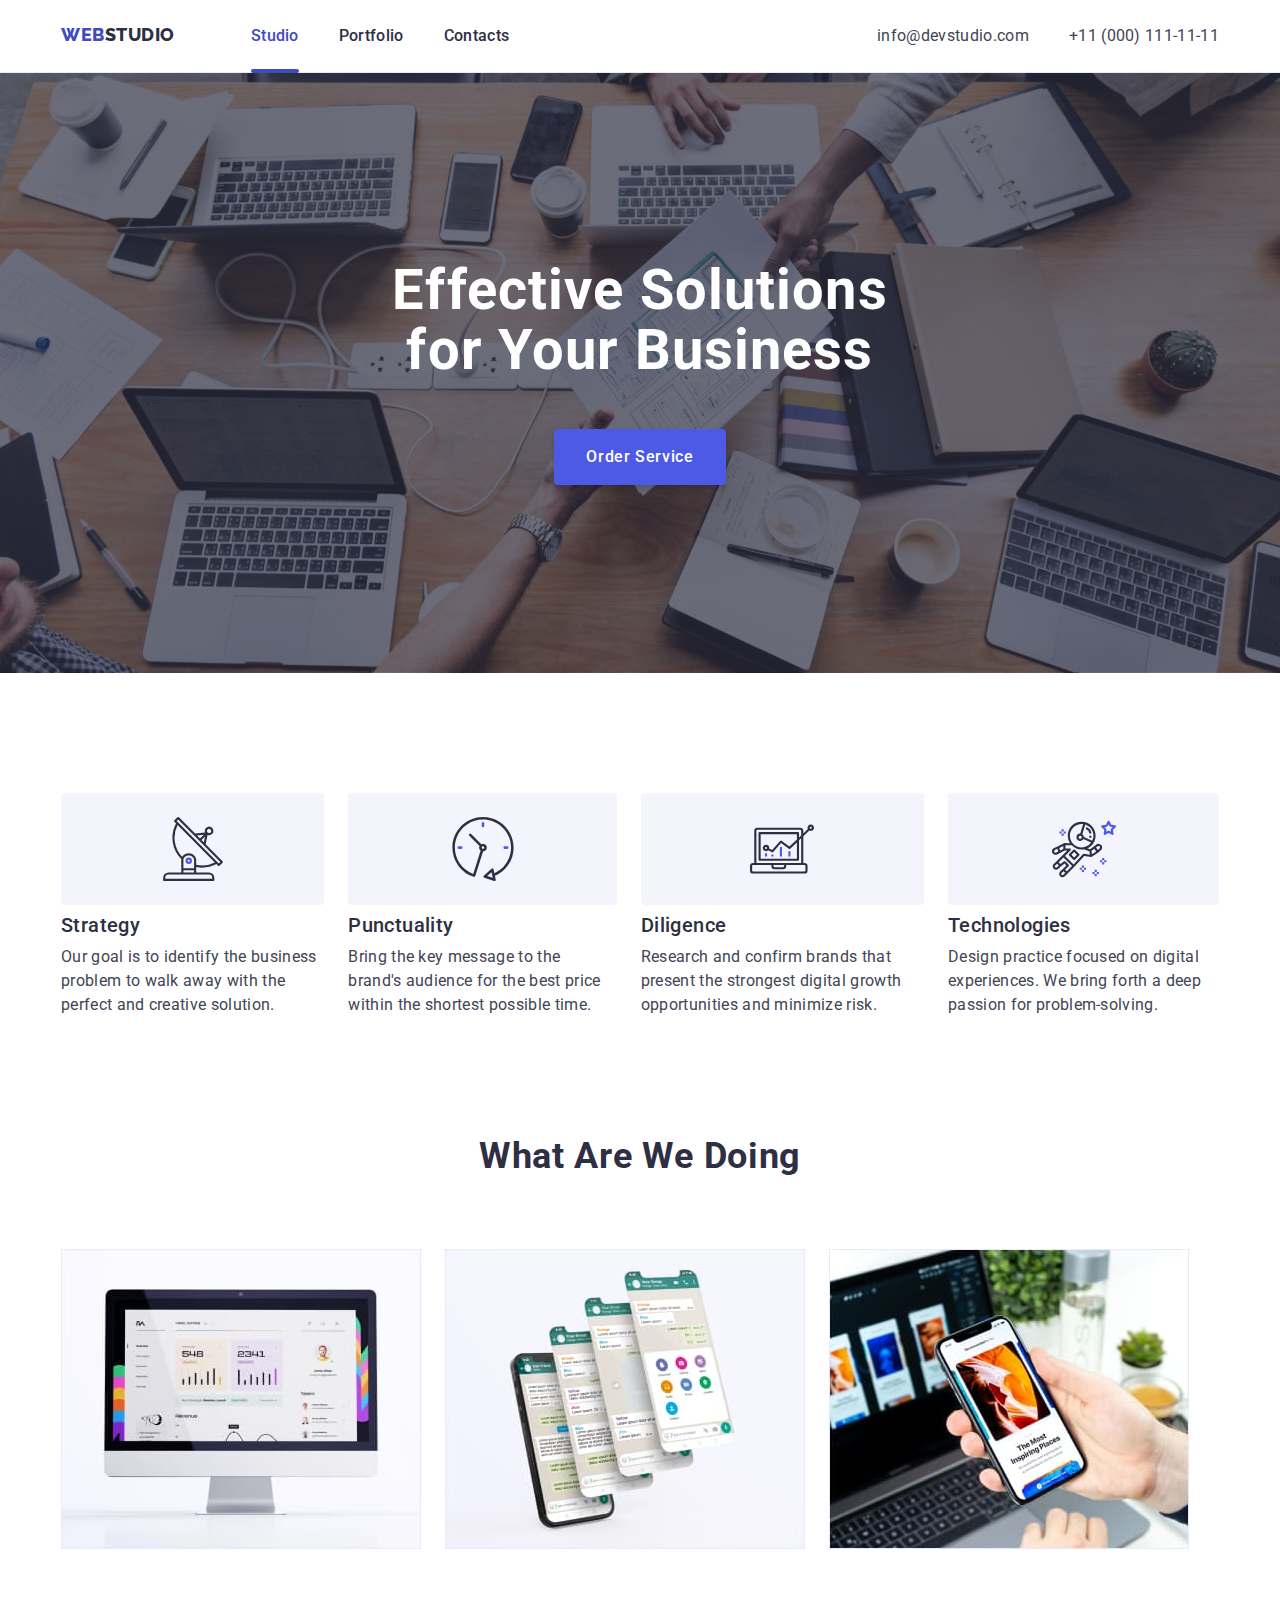
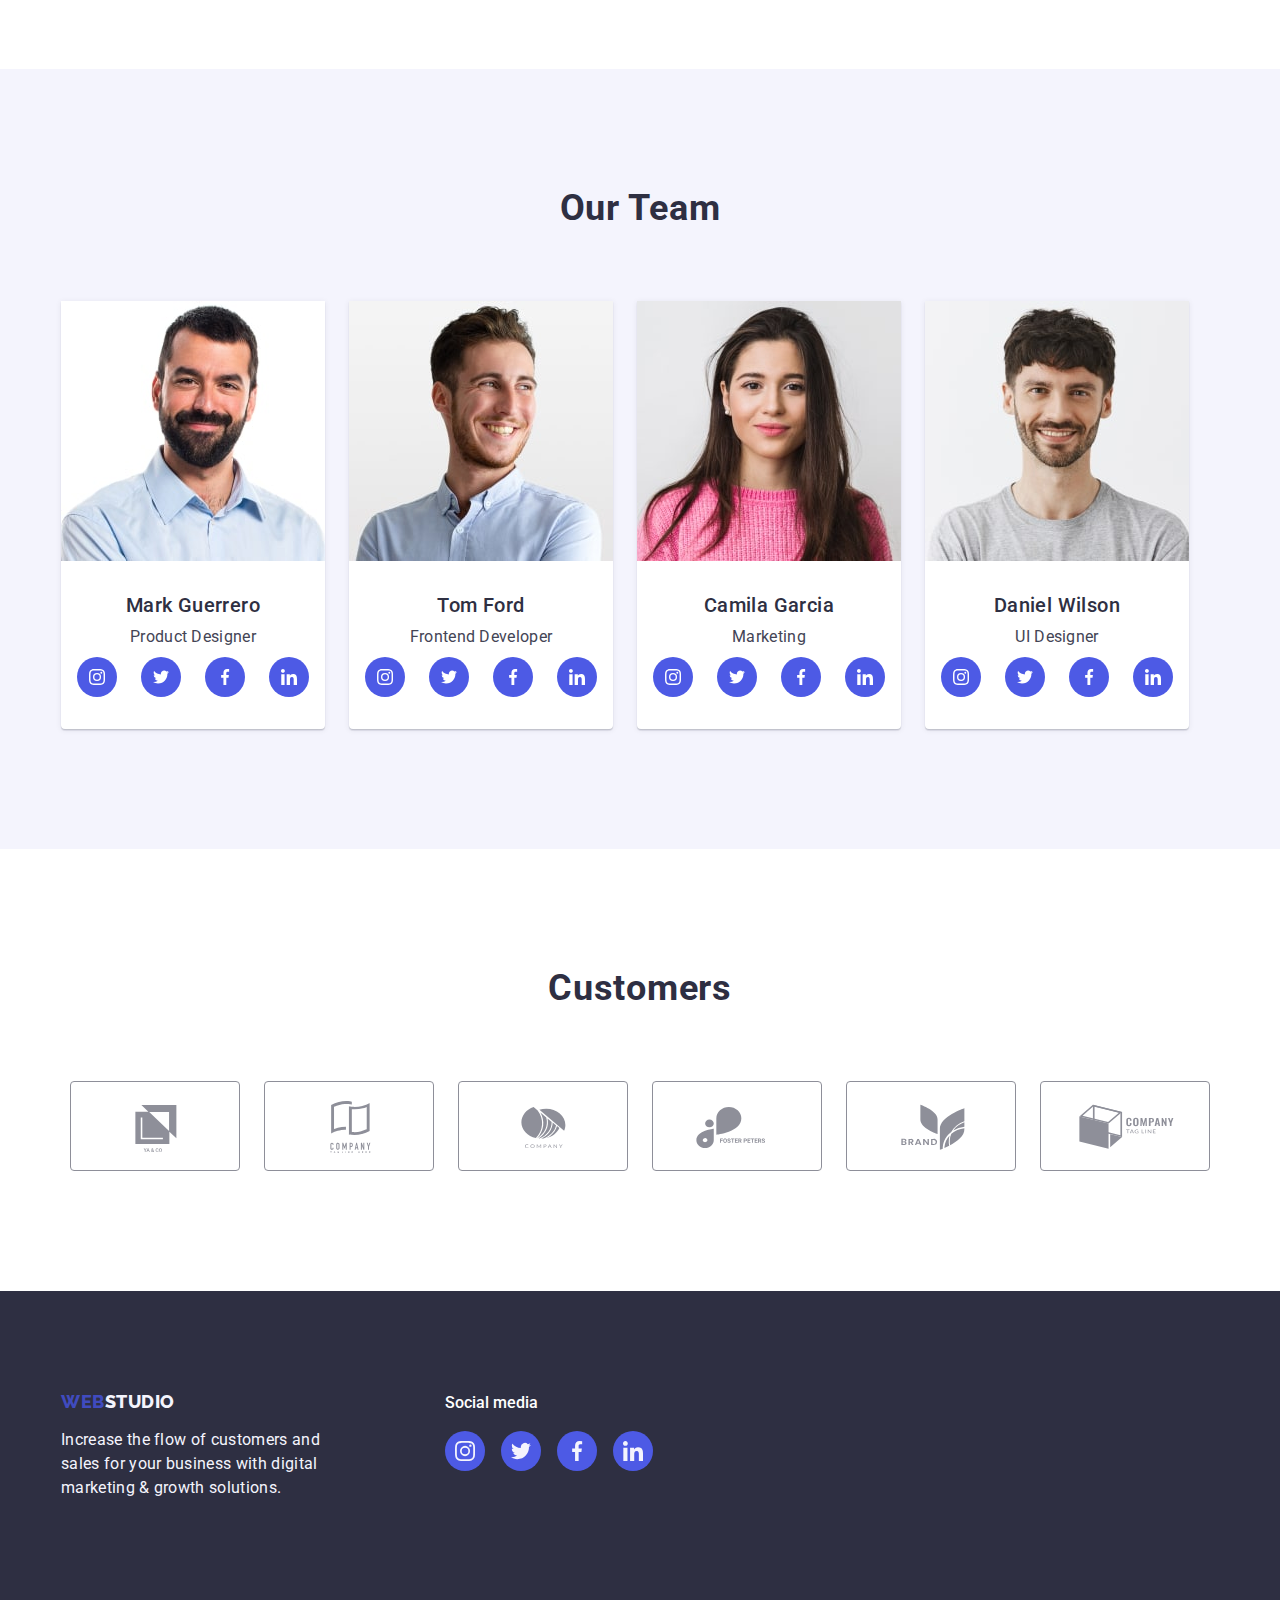
==== index.html @ d39aefa0 "Initial commit" ====
<!DOCTYPE html>
<html lang="en">
  <head>
    <meta charset="UTF-8" />
    <meta http-equiv="X-UA-Compatible" content="IE=edge" />
    <meta name="viewport" content="width=device-width, initial-scale=1.0" />
    <title>WebStudio</title>
    <link rel="preconnect" href="https://fonts.googleapis.com" />
    <link rel="preconnect" href="https://fonts.gstatic.com" crossorigin />
    <link
      href="https://fonts.googleapis.com/css2?family=Raleway:wght@800&family=Roboto:wght@400;500;700;900&display=swap"
      rel="stylesheet"
    />
    <link
      rel="stylesheet"
      href="https://cdnjs.cloudflare.com/ajax/libs/modern-normalize/1.1.0/modern-normalize.min.css"
      integrity="sha512-wpPYUAdjBVSE4KJnH1VR1HeZfpl1ub8YT/NKx4PuQ5NmX2tKuGu6U/JRp5y+Y8XG2tV+wKQpNHVUX03MfMFn9Q=="
      crossorigin="anonymous"
      referrerpolicy="no-referrer"
    />
    <link rel="stylesheet" href="./css/styles.css" />
  </head>
  <body>
    <header class="header">
      <div class="container">
        <nav class="header-navigation main-navigation">
          <a class="logo-link link" href="./index.html"
            >Web<span class="header-span">Studio</span>
          </a>
          <ul class="header-list list">
            <li class="header-item">
              <a class="header-link link curent active-link" href="./index.html"
                >Studio</a
              >
            </li>
            <li class="header-item">
              <a class="header-link link" href="./portfolio.html">Portfolio</a>
            </li>
            <li class="header-item">
              <a class="header-link link" href="">Contacts</a>
            </li>
          </ul>

          <address class="header-contacts main-navigation">
            <ul class="contacts-list list">
              <li class="contact-item">
                <a class="contact-link link" href="mailto:info@devstudio.com"
                  >info@devstudio.com</a
                >
              </li>
              <li class="contact-item">
                <a class="contact-link link" href="tel:+110001111111"
                  >+11 (000) 111-11-11</a
                >
              </li>
            </ul>
          </address>
        </nav>
      </div>
    </header>

    <main>
      <div class="overlay">
        <section class="hero">
          <h1 class="hero-title">Effective Solutions<br />for Your Business</h1>
          <button class="hero-button" data-modal-open type="button">
            Order Service
          </button>
        </section>
      </div>

      <section class="features section">
        <div class="container">
          <h2 class="visually-hidden features-title">Features</h2>
          <ul class="features-list list">
            <li class="features-item icon-antenna">
              <div class="features-background-icon">
                <svg class="sambol-defs-icon" width="64" height="64">
                  <use href="./images/icons.svg#icon-antenna"></use>
                </svg>
              </div>
              <h3 class="features-subtitle">Strategy</h3>
              <p class="features-text">
                Our goal is to identify the business problem to walk away with
                the perfect and creative solution.
              </p>
            </li>
            <li class="features-item">
              <div class="features-background-icon">
                <svg class="symbol-defs-icon" width="64" height="64">
                  <use href="./images/icons.svg#icon-clock"></use>
                </svg>
              </div>
              <h3 class="features-subtitle">Punctuality</h3>
              <p class="features-text">
                Bring the key message to the brand's audience for the best price
                within the shortest possible time.
              </p>
            </li>
            <li class="features-item">
              <div class="features-background-icon">
                <svg class="symbol-defs-icon" width="64" height="64">
                  <use href="./images/icons.svg#icon-diagram"></use>
                </svg>
              </div>
              <h3 class="features-subtitle">Diligence</h3>
              <p class="features-text">
                Research and confirm brands that present the strongest digital
                growth opportunities and minimize risk.
              </p>
            </li>
            <li class="features-item">
              <div class="features-background-icon">
                <svg class="symbol-defs-icon" width="64" height="64">
                  <use href="./images/icons.svg#icon-astronaut"></use>
                </svg>
              </div>
              <h3 class="features-subtitle">Technologies</h3>
              <p class="features-text">
                Design practice focused on digital experiences. We bring forth a
                deep passion for problem-solving.
              </p>
            </li>
          </ul>
        </div>
      </section>

      <section class="work section">
        <div class="container">
          <h2 class="work-title">What are we doing</h2>
          <ul class="work-list list">
            <li class="work-item">
              <img
                src="./images/img1-section2.jpg"
                alt="Computer"
                width="360"
                height="300"
              />
            </li>
            <li class="work-item">
              <img
                src="./images/img2-section2.jpg"
                alt="Phone screens"
                width="360"
                height="300"
              />
            </li>
            <li class="work-item">
              <img
                src="./images/img3-section2.jpg"
                alt="Phone and computer"
                width="360"
                height="300"
              />
            </li>
          </ul>
        </div>
      </section>

      <section class="team section">
        <div class="container">
          <h2 class="team-title">Our Team</h2>
          <ul class="team-list list">
            <li class="team-item">
              <img
                src="./images/cards1-section3.jpg"
                alt="Mark Guerrero"
                width="264"
              />
              <div class="card-content">
                <h3 class="team-name">Mark Guerrero</h3>
                <p class="team-text">Product Designer</p>
                <ul class="person-social-list list">
                  <li class="person-social-item">
                    <a href="" class="person-social-link link">
                      <svg class="person-social-icon" width="16" height="16">
                        <use href="./images/icons.svg#icon-instagram"></use>
                      </svg>
                    </a>
                  </li>
                  <li class="person-social-item">
                    <a href="" class="person-social-link link">
                      <svg class="person-social-icon" width="16" height="16">
                        <use href="./images/icons.svg#icon-twitter"></use>
                      </svg>
                    </a>
                  </li>
                  <li class="person-social-item">
                    <a href="" class="person-social-link link">
                      <svg class="person-social-icon" width="16" height="16">
                        <use href="./images/icons.svg#icon-facebook"></use>
                      </svg>
                    </a>
                  </li>
                  <li class="person-social-item">
                    <a href="" class="person-social-link link">
                      <svg class="person-social-icon" width="16" height="16">
                        <use href="./images/icons.svg#icon-linkedin"></use>
                      </svg>
                    </a>
                  </li>
                </ul>
              </div>
            </li>
            <li class="team-item">
              <img
                src="./images/cards2-section3.jpg"
                alt="Tom Ford"
                width="264"
              />
              <div class="card-content">
                <h3 class="team-name">Tom Ford</h3>
                <p class="team-text">Frontend Developer</p>
                <ul class="person-social-list list">
                  <li class="person-social-item">
                    <a href="" class="person-social-link link">
                      <svg class="person-social-icon" width="16" height="16">
                        <use href="./images/icons.svg#icon-instagram"></use>
                      </svg>
                    </a>
                  </li>
                  <li class="person-social-item">
                    <a href="" class="person-social-link link">
                      <svg class="person-social-icon" width="16" height="16">
                        <use href="./images/icons.svg#icon-twitter"></use>
                      </svg>
                    </a>
                  </li>
                  <li class="person-social-item">
                    <a href="" class="person-social-link link">
                      <svg class="person-social-icon" width="16" height="16">
                        <use href="./images/icons.svg#icon-facebook"></use>
                      </svg>
                    </a>
                  </li>
                  <li class="person-social-item">
                    <a href="" class="person-social-link link">
                      <svg class="person-social-icon" width="16" height="16">
                        <use href="./images/icons.svg#icon-linkedin"></use>
                      </svg>
                    </a>
                  </li>
                </ul>
              </div>
            </li>
            <li class="team-item">
              <img
                src="./images/cards3-section3.jpg"
                alt="Camila Garcia"
                width="264"
              />
              <div class="card-content">
                <h3 class="team-name">Camila Garcia</h3>
                <p class="team-text">Marketing</p>
                <ul class="person-social-list list">
                  <li class="person-social-item">
                    <a href="" class="person-social-link link">
                      <svg class="person-social-icon" width="16" height="16">
                        <use href="./images/icons.svg#icon-instagram"></use>
                      </svg>
                    </a>
                  </li>
                  <li class="person-social-item">
                    <a href="" class="person-social-link link">
                      <svg class="person-social-icon" width="16" height="16">
                        <use href="./images/icons.svg#icon-twitter"></use>
                      </svg>
                    </a>
                  </li>
                  <li class="person-social-item">
                    <a href="" class="person-social-link link">
                      <svg class="person-social-icon" width="16" height="16">
                        <use href="./images/icons.svg#icon-facebook"></use>
                      </svg>
                    </a>
                  </li>
                  <li class="person-social-item">
                    <a href="" class="person-social-link link">
                      <svg class="person-social-icon" width="16" height="16">
                        <use href="./images/icons.svg#icon-linkedin"></use>
                      </svg>
                    </a>
                  </li>
                </ul>
              </div>
            </li>
            <li class="team-item">
              <img
                src="./images/cards4-section3.jpg"
                alt="Daniel Wilson"
                width="264"
              />
              <div class="card-content">
                <h3 class="team-name">Daniel Wilson</h3>

                <p class="team-text">UI Designer</p>
                <ul class="person-social-list list">
                  <li class="person-social-item">
                    <a href="" class="person-social-link link">
                      <svg class="person-social-icon" width="16" height="16">
                        <use href="./images/icons.svg#icon-instagram"></use>
                      </svg>
                    </a>
                  </li>
                  <li class="person-social-item">
                    <a href="" class="person-social-link link">
                      <svg class="person-social-icon" width="16" height="16">
                        <use href="./images/icons.svg#icon-twitter"></use>
                      </svg>
                    </a>
                  </li>
                  <li class="person-social-item">
                    <a href="" class="person-social-link link">
                      <svg class="person-social-icon" width="16" height="16">
                        <use href="./images/icons.svg#icon-facebook"></use>
                      </svg>
                    </a>
                  </li>
                  <li class="person-social-item">
                    <a href="" class="person-social-link link">
                      <svg class="person-social-icon" width="16" height="16">
                        <use href="./images/icons.svg#icon-linkedin"></use>
                      </svg>
                    </a>
                  </li>
                </ul>
              </div>
            </li>
          </ul>
        </div>
      </section>

      <section class="customers">
        <div class="container">
          <h2 class="customers-title">Customers</h2>
          <ul class="customers-list list">
            <li class="customers-item">
              <a href="" class="customers-item-link link">
                <svg class="customers-icon" width="104" height="56">
                  <use href="./images/icons.svg#icon-client-1"></use>
                </svg>
              </a>
            </li>
            <li class="customers-item">
              <a href="" class="customers-item-link link">
                <svg class="customers-icon" width="104" height="56">
                  <use href="./images/icons.svg#icon-client-2"></use>
                </svg>
              </a>
            </li>
            <li class="customers-item">
              <a href="" class="customers-item-link link">
                <svg class="customers-icon" width="104" height="56">
                  <use href="./images/icons.svg#icon-client-3"></use>
                </svg>
              </a>
            </li>
            <li class="customers-item">
              <a href="" class="customers-item-link link">
                <svg class="customers-icon" width="104" height="56">
                  <use href="./images/icons.svg#icon-client-4"></use>
                </svg>
              </a>
            </li>
            <li class="customers-item">
              <a href="" class="customers-item-link link">
                <svg class="customers-icon" width="104" height="56">
                  <use href="./images/icons.svg#icon-client-5"></use>
                </svg>
              </a>
            </li>
            <li class="customers-item">
              <a href="" class="customers-item-link link">
                <svg class="customers-icon" width="104" height="56">
                  <use href="./images/icons.svg#icon-client-6"></use>
                </svg>
              </a>
            </li>
          </ul>
        </div>
      </section>
    </main>

    <footer class="footer">
      <div class="container footer-all-social">
        <div class="footer-all-text">
          <a class="logo-link link" href="./index.html"
            >Web<span class="footer-span">Studio</span>
          </a>
          <p class="footer-slogan">
            Increase the flow of customers and sales for your business with
            digital marketing & growth solutions.
          </p>
        </div>

        <div class="social-media">
          <p class="social-name">Social media</p>
          <ul class="footer-social-list list">
            <li class="footer-social-item">
              <a href="" class="footer-social-link link">
                <svg class="footer-social-icon" width="208" height="80">
                  <use href="./images/icons.svg#icon-instagram"></use>
                </svg>
              </a>
            </li>
            <li class="footer-social-item">
              <a href="" class="footer-social-link link">
                <svg class="footer-social-icon" width="208" height="80">
                  <use href="./images/icons.svg#icon-twitter"></use>
                </svg>
              </a>
            </li>
            <li class="footer-social-item">
              <a href="" class="footer-social-link link">
                <svg class="footer-social-icon" width="208" height="80">
                  <use href="./images/icons.svg#icon-facebook"></use>
                </svg>
              </a>
            </li>
            <li class="footer-social-item">
              <a href="" class="footer-social-link link">
                <svg class="footer-social-icon" width="208" height="80">
                  <use href="./images/icons.svg#icon-linkedin"></use>
                </svg>
              </a>
            </li>
          </ul>
        </div>
      </div>
    </footer>

    <div class="backdrop is-hidden" data-modal>
      <div class="modal">
        <button type="button" class="modal-close-button" data-modal-close>
          <svg class="close-modal-icon" width="8" height="8">
            <use href="./images/icons.svg#icon-close-modal"></use>
          </svg>
        </button>
      </div>
    </div>
    <script src="./js/modal.js"></script>
  </body>
</html>
---- css/styles.css ----
:root {
  --primary-brand-color: #4d5ae5;
  --pressed-state-color: #404bbf;
  --dark-color: #2e2f42;
  --success-color: #31d0aa;
  --text-color: #434455;
  --subtle-text-color: #8e8f99;
  --accent-color: #e7e9fc;
  --light-color: #f4f4fd;
  --modal-overlay-color: rgba(46, 47, 66, 0.4);
  --hero-background-color: rgba(46, 47, 66, 0.7);
  --white-background-color: #ffffff;
  --modal-background-color: #fcfcfc;
  --bg-gradient-color: linear-gradient(
    rgba(46, 47, 66, 0.7),
    rgba(46, 47, 66, 0.7)
  );
}

html {
  box-sizing: border-box;
}
*,
*::before,
*::after {
}

p,
h1,
h2,
h3,
h4,
h5,
h6 {
  margin: 0;
}
ul {
  margin: 0;
  padding-left: 0;
}

img {
  display: block;
  max-width: 100%;
  height: auto;
}

button {
  cursor: pointer;
}

body {
  margin: 0 auto;
  font-family: "Roboto", sans-serif;
  color: var(--text-color);
  background-color: var(--white-background-color);
}

.container {
  margin-left: auto;
  margin-right: auto;
  width: 1158px;
  padding-left: 15px;
  padding-right: 15px;
}

.section {
  padding-bottom: 120px;
}

.list {
  list-style: none;
  padding: 0;
  margin: 0;
}
.link {
  text-decoration: none;
}

.visually-hidden {
  position: absolute;
  width: 1px;
  height: 1px;
  margin: -1px;
  padding: 0;
  overflow: hidden;
  border: 0;
  clip: rect(0 0 0 0);
}

/**--------------------------------------------Header-------------------------------------------*/

.header {
  background: var(--white-background-color);
  padding-top: 24px;
  padding-bottom: 24px;
  border-bottom: 1px solid var(--accent-color);
  box-shadow: 0px 2px 1px rgba(46, 47, 66, 0.08),
    0px 1px 1px rgba(46, 47, 66, 0.16), 0px 1px 6px rgba(46, 47, 66, 0.08);
}

.curent {
  position: relative;
}

.curent::after {
  position: absolute;
  content: "";
  width: 100%;
  height: 4px;
  left: 0;
  bottom: -28px;
  display: block;
  background-color: var(--pressed-state-color);
  border-radius: 2px;
  margin-top: 24px;
}

.logo-link {
  font-family: "Raleway", sans-serif;
  font-style: normal;
  color: var(--pressed-state-color);
  font-weight: 800;
  font-size: 18px;
  line-height: 1.17;
  letter-spacing: 0.03em;
  text-transform: uppercase;
}
.header-span {
  color: var(--dark-color);
}
.header-link {
  color: var(--dark-color);
  font-weight: 500;
  font-size: 16px;
  line-height: 1.5;
  letter-spacing: 0.02em;
  transition: color 250ms cubic-bezier(0.4, 0, 0.2, 1);
}
.active-link {
  color: var(--pressed-state-color);
}
.list {
}
.header-list {
  display: block;
  display: flex;
  margin-left: 76px;
}

.header-item:not(:last-child) {
  margin-right: 40px;
}
.header-link {
}

.header-contacts {
  margin-left: auto;
  font-style: normal;
}

.contacts-list {
  display: flex;
}
.contact-item:not(:last-child) {
  margin-right: 40px;
}

.contacts-list .contact-link {
  font-weight: 400;
  font-size: 16px;
  line-height: 1.5;
  letter-spacing: 0.02em;
  color: var(--text-color);
  transition: color 250ms cubic-bezier(0.4, 0, 0.2, 1);
}

.contact-link:hover,
.contact-link:focus {
  color: var(--pressed-state-color);
}

.contacts-list .contact-item {
}

/**------------------------------------------Hero-------------------------------------------*/
.main-navigation {
  display: flex;
  text-align: center;
}
.hero {
  text-align: center;
  padding-top: 188px;
  padding-bottom: 188px;
}
.overlay {
  max-width: 1440px;
  max-height: 600px;
  margin-left: auto;
  margin-right: auto;
  background-image: linear-gradient(
      rgba(46, 47, 66, 0.7),
      rgba(46, 47, 66, 0.7)
    ),
    url(../images/people-office.jpg);

  background-color: #2e2f42;
  background-repeat: no-repeat;
  background-position: center;
  background-size: cover;
}
.hero-title {
  margin-top: 0;
  margin-bottom: 48px;

  font-weight: 700;
  font-size: 56px;
  line-height: 1.07;
  letter-spacing: 0.02em;
  color: var(--white-background-color);
}
.hero-button {
  font-family: "Roboto", sans-serif;
  font-style: normal;
  font-weight: 500;
  font-size: 16px;
  line-height: 1.5;
  letter-spacing: 0.04em;
  color: var(--white-background-color);
  cursor: pointer;
  background: var(--primary-brand-color);
  box-shadow: 0px 4px 4px rgba(0, 0, 0, 0.15);
  border-radius: 4px;
  padding: 16px 32px;
  border: transparent;
  transition: background-color 250ms cubic-bezier(0.4, 0, 0.2, 1);
}

.hero-button:hover,
.hero-button:focus {
  background-color: var(--pressed-state-color);
}

/**------------------------------------------Section 1-------------------------------------------*/

.features {
  padding-top: 120px;
}
.features-background-icon {
  height: 112px;
  border: none;
  border-radius: 4px;
  margin-bottom: 8px;
  display: flex;
  justify-content: center;
  align-content: center;
  align-items: center;
  background: var(--light-color);
  border-radius: 4px;
}
.features-title {
}

.features-list {
  display: flex;
  gap: 24px;
}
.features-item {
  width: calc((100%-72px) / 4);
}

.features-subtitle {
  font-weight: 500;
  font-size: 20px;
  line-height: 1.2;
  letter-spacing: 0.02em;
  color: var(--dark-color);
  margin-bottom: 8px;
}

.features-text {
  font-weight: 400;
  font-size: 16px;
  line-height: 1.5;
  letter-spacing: 0.02em;
  color: var(--text-color);
}
/**------------------------------------------Section 2-------------------------------------------*/

.work {
}
.work-list {
  display: flex;
}
.work-title {
  font-weight: 700;
  font-size: 36px;
  line-height: 1.11;
  text-align: center;
  letter-spacing: 0.02em;
  text-transform: capitalize;
  color: var(--dark-color);
  margin-bottom: 72px;
}
.work-item {
  margin-right: 24px;
}

.work-item:last-child {
  margin-right: 0;
}

/**------------------------------------------Section 3-------------------------------------------*/

.team {
}
.team-title {
  font-weight: 700;
  font-size: 36px;
  line-height: 1.11;
  text-align: center;
  letter-spacing: 0.02em;
  text-transform: capitalize;
  color: var(--dark-color);
  margin-bottom: 72px;
}

.team {
  background-color: var(--light-color);
  padding-top: 120px;
}

.team-list {
  display: flex;
}
.team-item {
  width: 264px;
  margin-right: 24px;
  background-color: var(--white-background-color);
  box-shadow: 0px 1px 6px rgba(46, 47, 66, 0.08),
    0px 1px 1px rgba(46, 47, 66, 0.16), 0px 2px 1px rgba(46, 47, 66, 0.08);
  border-radius: 0px 0px 4px 4px;
}
.team-item:last-child {
  margin-right: 0;
}
.card-content {
  padding-top: 32px;
  padding-bottom: 32px;
  text-align: center;
}
.team-name {
  margin-bottom: 8px;

  font-weight: 500;
  font-size: 20px;
  line-height: 1.2;
  letter-spacing: 0.02em;
  color: var(--dark-color);
}
.team-text {
  font-size: 16px;
  line-height: 1.5;
  letter-spacing: 0.02em;
  color: var(--text-color);
}

.person-social-list {
  display: flex;
  justify-content: center;
  gap: 24px;
  margin-top: 8px;
}
.person-social-item {
  width: 40px;
  height: 40px;
}
.person-social-link {
  width: 100%;
  height: 100%;
  border-radius: 50%;
  display: flex;
  align-items: center;
  justify-content: center;
  background-color: var(--primary-brand-color);
  transition: background-color 250ms cubic-bezier(0.4, 0, 0.2, 1);
}
.person-social-link:hover,
.person-social-link:focus {
  background-color: var(--pressed-state-color);
}
.person-social-icon {
  fill: var(--white-background-color);
}

.customers {
  padding-bottom: 120px;
  padding-top: 120px;
}

.customers-title {
  font-weight: 700;
  font-size: 36px;
  line-height: 1.11;
  text-align: center;
  letter-spacing: 0.02em;
  text-transform: capitalize;
  color: var(--dark-color);
  margin-bottom: 72px;
}
.customers-list {
  display: flex;
  justify-content: center;
  gap: 24px;
}
.customers-item-link {
  width: 168px;
  height: 88px;
  border: 1px solid var(--subtle-text-color);
  border-radius: 4px;
  display: flex;
  align-items: center;
  justify-content: center;
  color: var(--subtle-text-color);
  transition: border-color 250ms cubic-bezier(0.4, 0, 0.2, 1),
    color 250ms cubic-bezier(0.4, 0, 0.2, 1);
}
.customers-icon {
  fill: currentColor;
}
.customers-item-link:hover,
.customers-item-link:focus {
  border-color: var(--pressed-state-color);
  color: var(--pressed-state-color);
}
.customers-item-link:hover .customers-icon,
.customers-item-link:focus .customers-icon {
}
.footer {
  padding-top: 100px;
  padding-bottom: 100px;

  background-color: var(--dark-color);
}
.footer-all-text {
  width: 264px;
}
.logo-link-footer {
  font-family: "Raleway" sans-serif;
  font-style: normal;
  font-weight: 800;
  font-size: 18px;
  line-height: 1.17;
  letter-spacing: 0.03em;
  text-transform: uppercase;
  color: var(--primary-brand-color);
}
.footer-span {
  color: var(--light-color);
}
.footer-slogan {
  font-size: 16px;
  line-height: 1.5;
  letter-spacing: 0.02em;
  color: var(--light-color);

  margin-top: 16px;
}
.footer-all-social {
  display: flex;
}
.social-media {
  margin-left: 120px;
  width: 208px;
}
.social-name {
  font-weight: 500;
  font-size: 16px;
  line-height: 1.5;
  color: var(--white-background-color);
  margin-bottom: 16px;
  text-align: start;
}
.footer-social-list {
  display: flex;
  gap: 16px;
  justify-content: center;
}
.footer-social-item {
  width: 40px;
  height: 40px;
}
.footer-social-link {
  width: 100%;
  height: 100%;
  border-radius: 50%;
  display: flex;
  align-items: center;
  justify-content: center;
  background-color: var(--primary-brand-color);
  transition: background-color 250ms cubic-bezier(0.4, 0, 0.2, 1);
}
.footer-social-icon {
  fill: var(--light-color);
  width: 20px;
  height: 20px;
  background-position: center;
}

.footer-social-link:hover,
.footer-social-link:focus {
  background-color: var(--success-color);
}

.backdrop {
  position: fixed;
  top: 0;
  left: 0;
  z-index: 100;
  width: 100%;
  height: 100%;
  background-color: rgba(46, 47, 66, 0.4);
  opacity: 1;
  transition-property: opacity, visibility;
  transition-duration: 250ms;
  transition-timing-function: cubic-bezier(0.4, 0, 0.2, 1);
}
.backdrop.is-hidden {
  opacity: 0;
  visibility: hidden;
  pointer-events: none;
}

.modal {
  position: absolute;
  top: 50%;
  left: 50%;
  transform: translate(-50%, -50%);
  width: 408px;
  height: 576px;
  background-color: var(--modal-background-color);
  box-shadow: 0px 1px 1px rgba(0, 0, 0, 0.14), 0px 1px 3px rgba(0, 0, 0, 0.12),
    0px 2px 1px rgba(0, 0, 0, 0.2);
  border-radius: 4px;
}

.modal-close-button {
  display: flex;
  justify-content: center;
  align-items: center;
  width: 24px;
  height: 24px;
  border-radius: 50%;
  padding: 0;

  position: absolute;
  top: 24px;
  right: 24px;

  fill: var(--dark-color);
  background-color: var(--accent-color);
  border: 1px solid rgba(0, 0, 0, 0.1);

  transition-property: background-color, fill;
  transition-duration: 250ms;
  transition-timing-function: cubic-bezier(0.4, 0, 0.2, 1);
}

.modal-close-button:hover,
.modal-close-button:focus {
  background-color: var(--pressed-state-color);
}

.modal-close-button:hover .close-modal-icon,
.modal-close-button:focus .close-modal-icon {
  fill: var(--white-background-color);
}
**-------------------------------------------Portfolio-------------------------------------------*/
  .filter-title {
}
.section-portfolio {
  padding-top: 96px;
  padding-bottom: 120px;
}
.filter-list {
  margin-bottom: 72px;
  display: flex;
  gap: 24px;
  justify-content: center;
}
.filter-item {
}

.filter-button {
  padding: 12px 24px;
  border: 1px solid var(--accent-color);
  border-radius: 4px;

  font-family: "Roboto", sans-serif;
  font-style: normal;
  font-weight: 500;
  font-size: 16px;
  line-height: 1.5;
  text-align: center;
  letter-spacing: 0.04em;
  cursor: pointer;
  background-color: var(--light-color);
  color: var(--primary-brand-color);
  transition-property: background-color, border-color, color, box-shadow;
  transition-duration: 250ms;
  transition-timing-function: cubic-bezier(0.4, 0, 0.2, 1);
}

.filter-button:hover,
.filter-button:focus {
  color: var(--white-background-color);
  background-color: var(--pressed-state-color);
  border-color: transparent;
  box-shadow: 0px 3px 1px rgba(0, 0, 0, 0.1), 0px 2px 1px rgba(0, 0, 0, 0.08),
    0px 2px 2px rgba(0, 0, 0, 0.12);
}

.category-list {
  display: flex;
  flex-wrap: wrap;
  row-gap: 24px;
  column-gap: 24px;
  margin-left: auto;
  margin-right: auto;
}
.category-item {
  width: 360px;
}
.category-link:hover,
.category-link :focus {
  box-shadow: 0px 1px 6px rgba(46, 47, 66, 0.08),
    0px 1px 1px rgba(46, 47, 66, 0.16), 0px 2px 1px rgba(46, 47, 66, 0.08);
}
.category-link {
  display: block;
  transition-property: box-shadow;
  transition-duration: 250ms;
  transition-timing-function: cubic-bezier(0.4, 0, 0.2, 1);
}
.card-content-portfolio {
  padding-top: 32px;
  padding-bottom: 32px;
  padding-left: 16px;
  border: 1px solid var(--accent-color);
  border-top: none;
}

.portfolio-cover-wrap {
  position: relative;
  overflow: hidden;
}
.overlay-text {
  position: absolute;
  top: 0;
  left: 0;
  width: 100%;
  height: 100%;
  transform: translate(0, 100%);
  transition: transform 250ms cubic-bezier(0.4, 0, 0.2, 1);

  font-size: 16px;
  line-height: 24px;
  letter-spacing: 0.02em;
  color: var(--light-color);
  padding-top: 40px;
  padding-bottom: 164px;
  padding-left: 32px;
  padding-right: 32px;
  background-color: var(--primary-brand-color);
}

.category-link:hover .overlay-text,
.category-link:focus .overlay-text {
  transform: translate(0, 0);
}
.category-link:focus .overlay-text .card-content-portfolio {
  padding-top: 32px;
  padding-bottom: 32px;
  padding-left: 16px;
  border: 1px solid var(--accent-color);
  border-top: none;
}

.category-name {
  margin-bottom: 8px;
  font-weight: 500;
  font-size: 20px;
  line-height: 1.2;
  letter-spacing: 0.02em;
  color: var(--dark-color);
}
.category-text {
  font-weight: 400;
  font-size: 16px;
  line-height: 1.5;
  letter-spacing: 0.02em;
  color: var(--text-color);
}
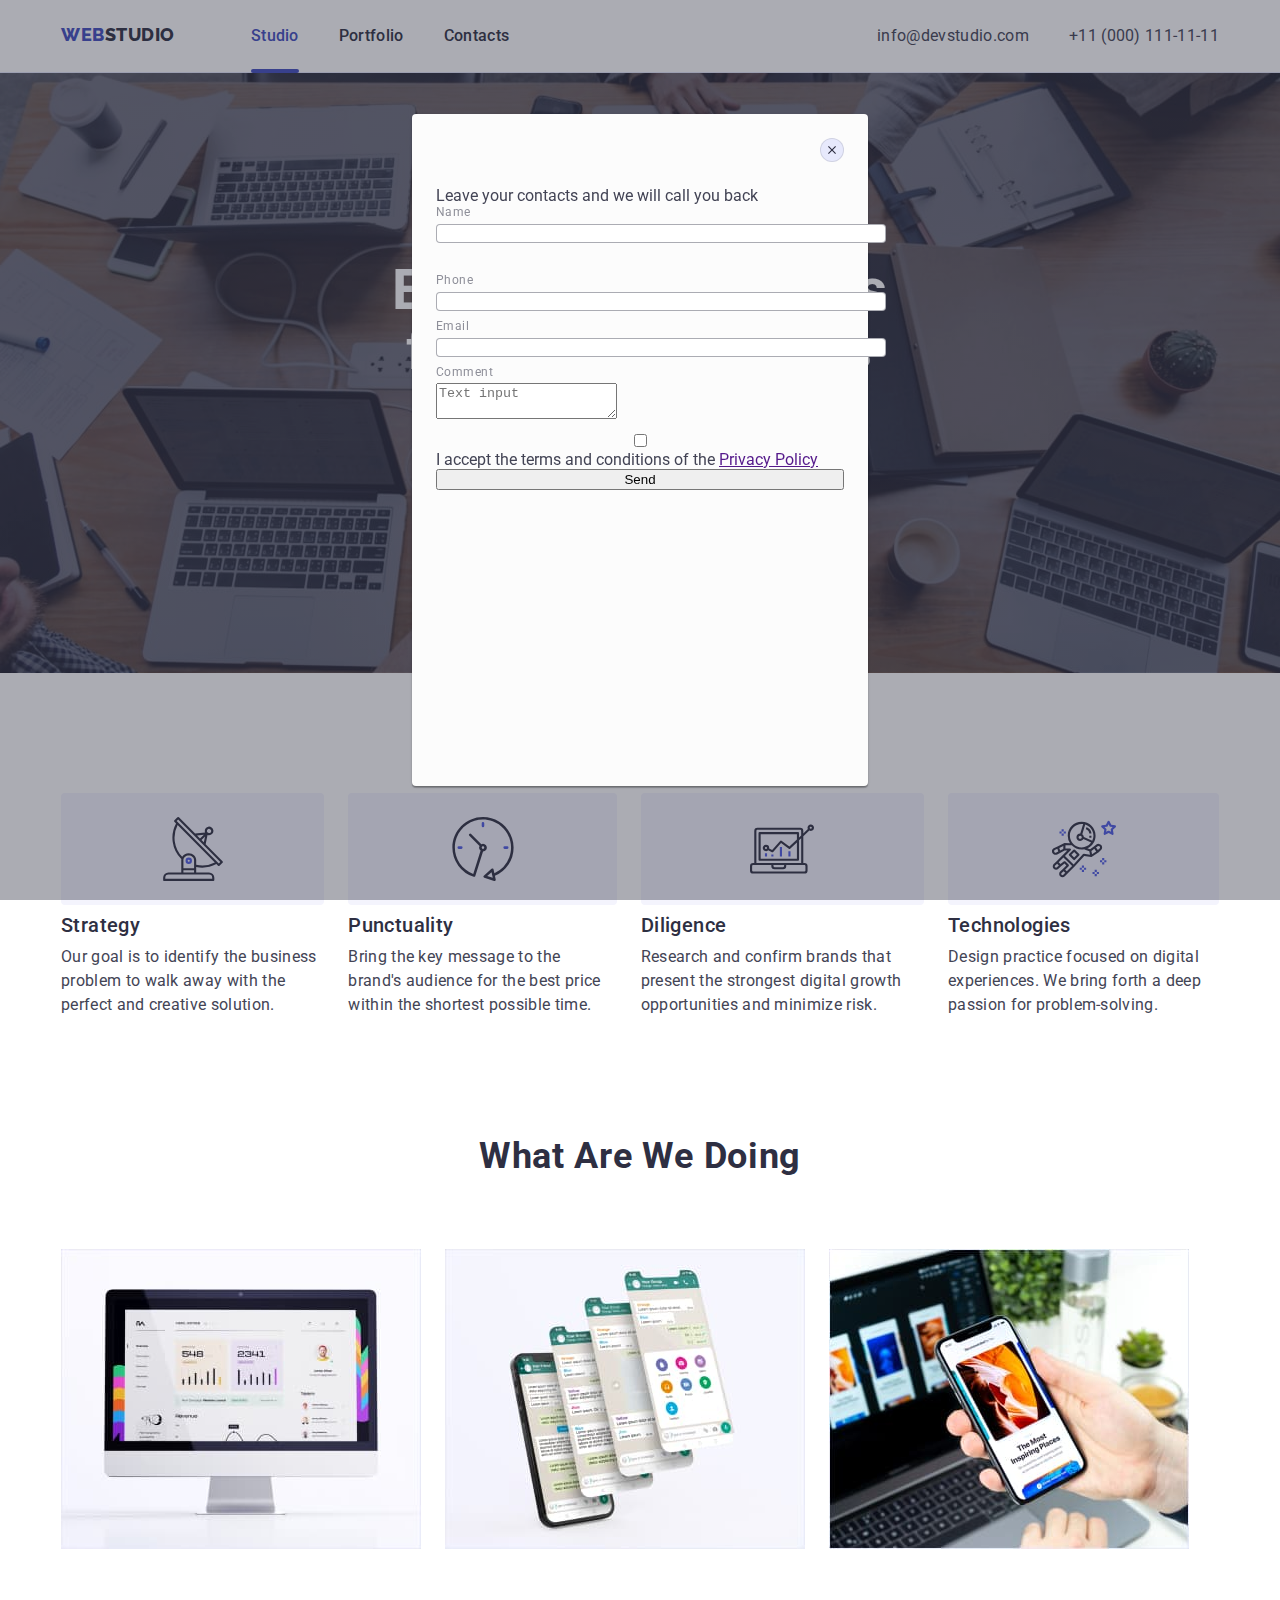
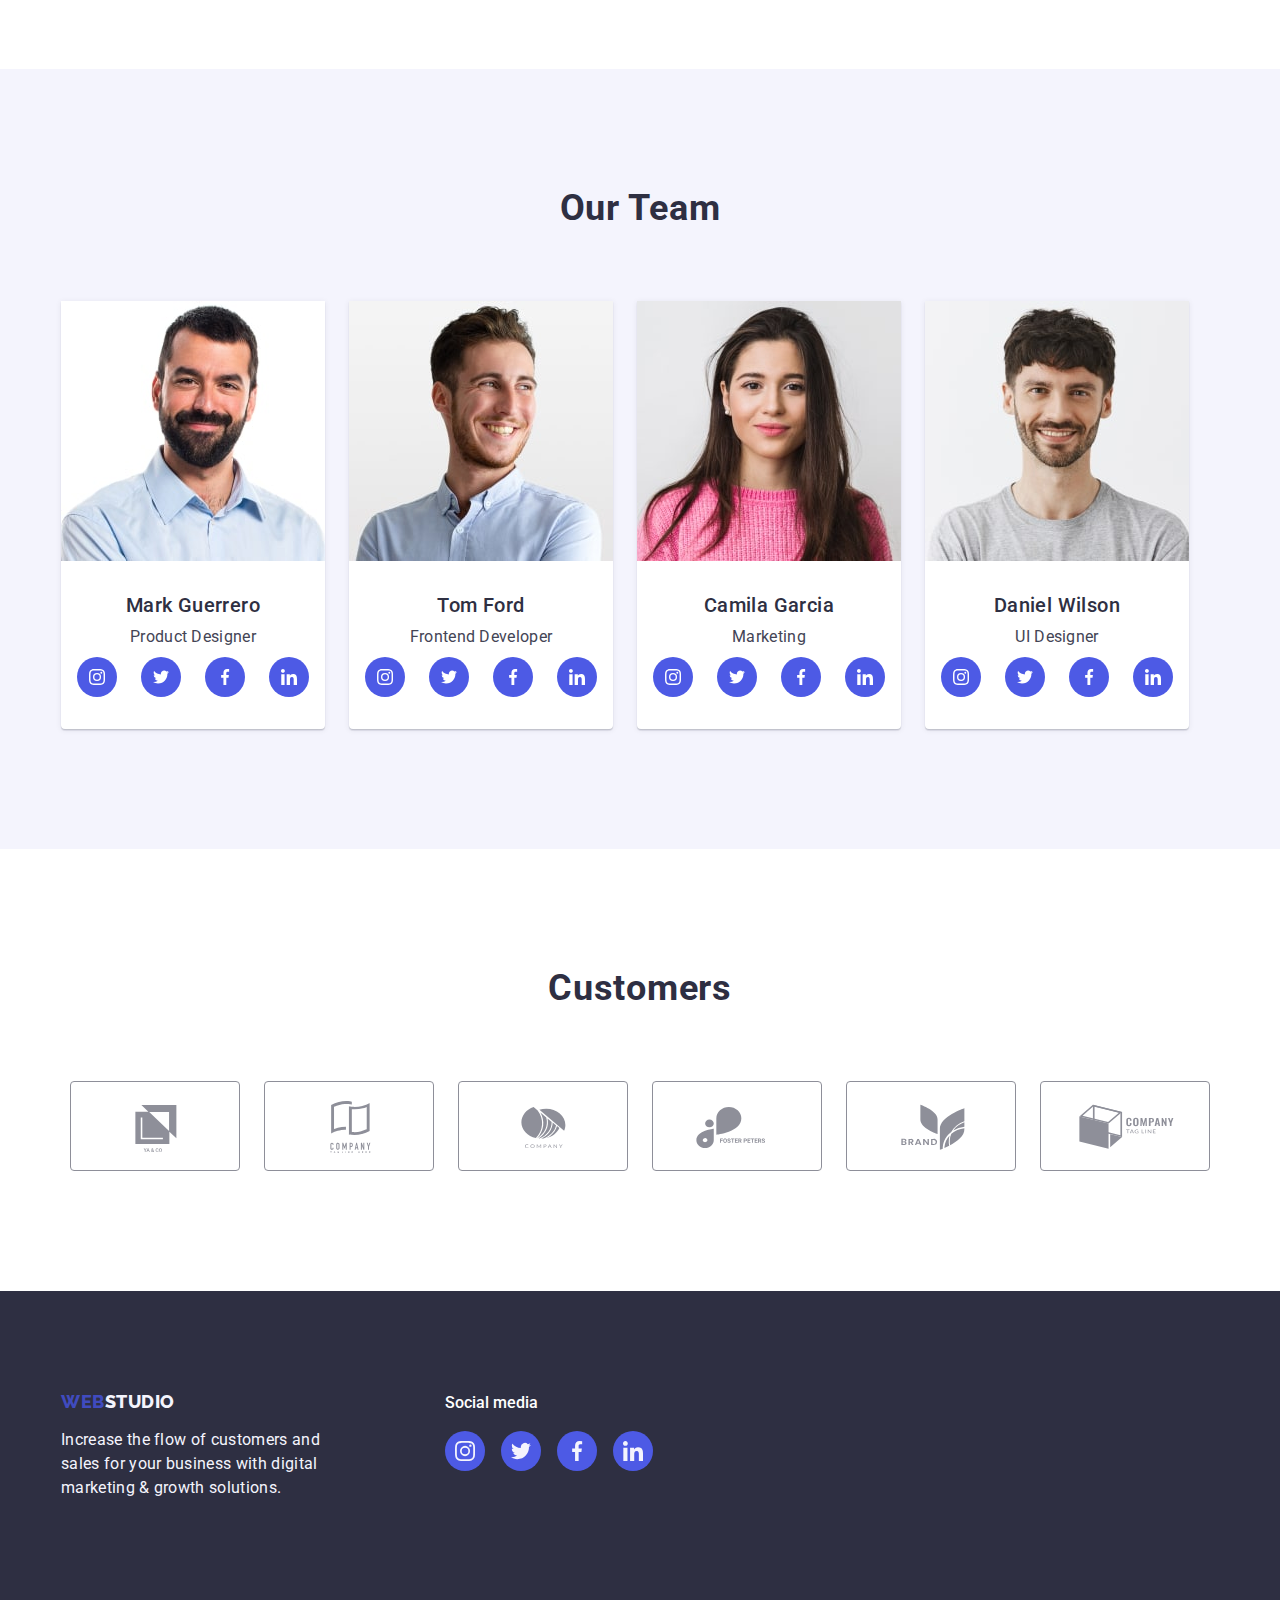
==== commit 4c8dd6f0: "modal-for-edit" ====
--- a/index.html
+++ b/index.html
@@ -429,13 +429,66 @@
       </div>
     </footer>
 
-    <div class="backdrop is-hidden" data-modal>
+    <div class="backdrop" data-modal>
       <div class="modal">
         <button type="button" class="modal-close-button" data-modal-close>
           <svg class="close-modal-icon" width="8" height="8">
             <use href="./images/icons.svg#icon-close-modal"></use>
           </svg>
         </button>
+
+        <p class="modal-title">Leave your contacts and we will call you back</p>
+        <form class="modal-form">
+          <label class="modal-form-field">
+            <span class="modal-form-input-desc">Name</span>
+            <input
+              type="text"
+              class="modal-form-input"
+              required
+              pattern="^[a-zA-Z]"
+              minlength="2"
+            />
+            <svg class="modal-form-input-icon" width="18" height="18">
+              <use href="./images/icons.svg#icon-person-input"></use>
+            </svg>
+          </label>
+
+          <label class="modal-form-field">
+            <span class="modal-form-input-desc">Phone</span>
+            <input
+              type="tel"
+              name="user-phone"
+              class="modal-form-input"
+              required
+              pattern="[0-9]"
+            />
+          </label>
+
+          <label class="modal-form-field">
+            <span class="modal-form-input-desc">Email</span>
+            <input type="email" name="user-phone" class="modal-form-input" />
+          </label>
+
+          <label class="modal-form-field">
+            <span class="modal-form-input-desc">Comment</span>
+            <textarea
+              name="user-message"
+              class="modal-form-message"
+              placeholder="Text input"
+            ></textarea>
+          </label>
+          <input
+            id="user-policy"
+            type="checkbox"
+            name="user-policy"
+            class="modal-form-check"
+          />
+          <label for="user-policy" class="modal-form-check-desc"
+            >I accept the terms and conditions of the
+            <a href="">Privacy Policy</a></label
+          >
+          <button type="submit" class="modal-form-submit">Send</button>
+        </form>
       </div>
     </div>
     <script src="./js/modal.js"></script>
--- a/css/styles.css
+++ b/css/styles.css
@@ -542,6 +542,11 @@
   box-shadow: 0px 1px 1px rgba(0, 0, 0, 0.14), 0px 1px 3px rgba(0, 0, 0, 0.12),
     0px 2px 1px rgba(0, 0, 0, 0.2);
   border-radius: 4px;
+
+  padding-left: 24px;
+  padding-right: 24px;
+  padding-top: 72px;
+  padding-bottom: 24px;
 }
 
 .modal-close-button {
@@ -574,6 +579,35 @@
 .modal-close-button:hover .close-modal-icon,
 .modal-close-button:focus .close-modal-icon {
   fill: var(--white-background-color);
+}
+
+.modal-form {
+  display: flex;
+  flex-direction: column;
+}
+.modal-form-field {
+  margin-bottom: 8px;
+}
+.modal-form-input {
+  width: 100%;
+  border: 1px solid rgba(46, 47, 66, 0.4);
+  border-radius: 4px;
+  padding-left: 38px;
+  color: var(--dark-color);
+}
+
+.modal-form-input-desc {
+  display: block;
+  font-size: 12px;
+  line-height: 14px;
+  letter-spacing: 0.04em;
+  margin-bottom: 4px;
+  color: var(--subtle-text-color);
+}
+.modal-form-input-icon {
+  fill: tomato;
+  width: 18px;
+  height: 18px;
 }
 **-------------------------------------------Portfolio-------------------------------------------*/
   .filter-title {
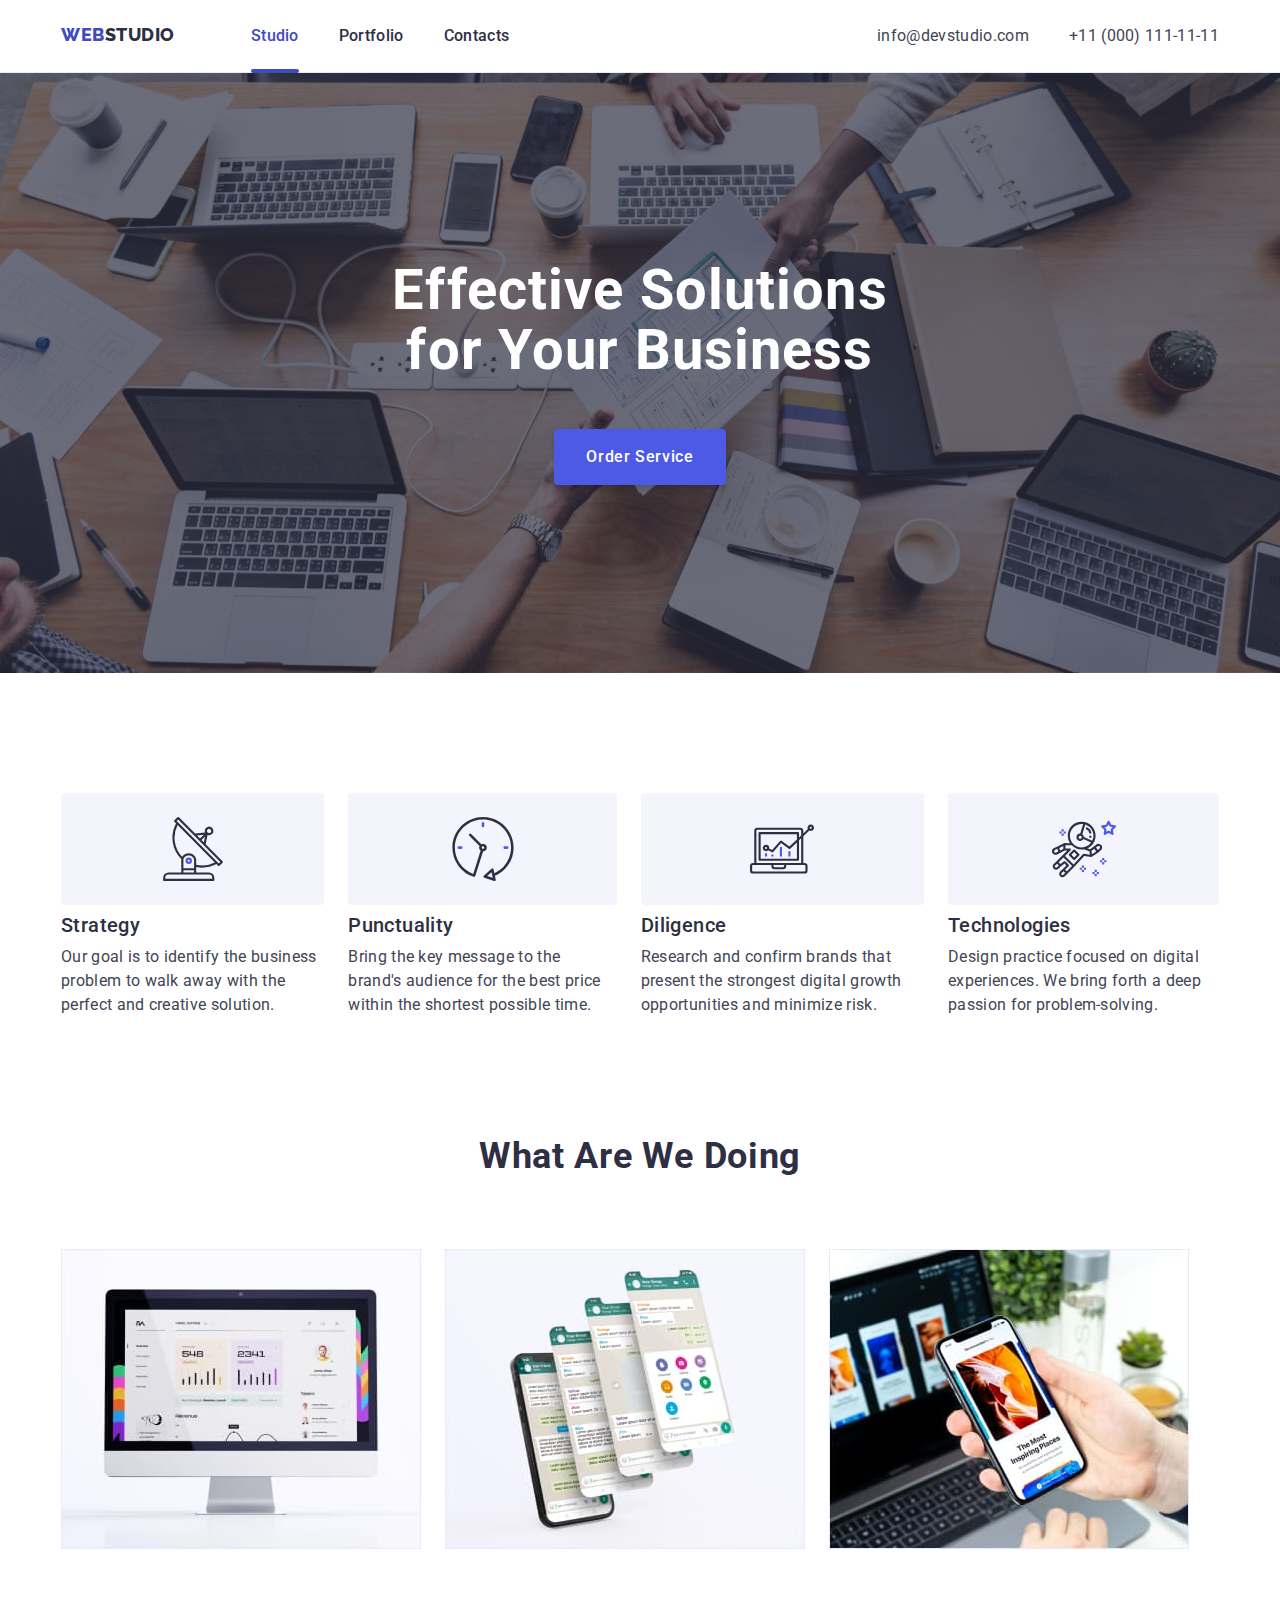
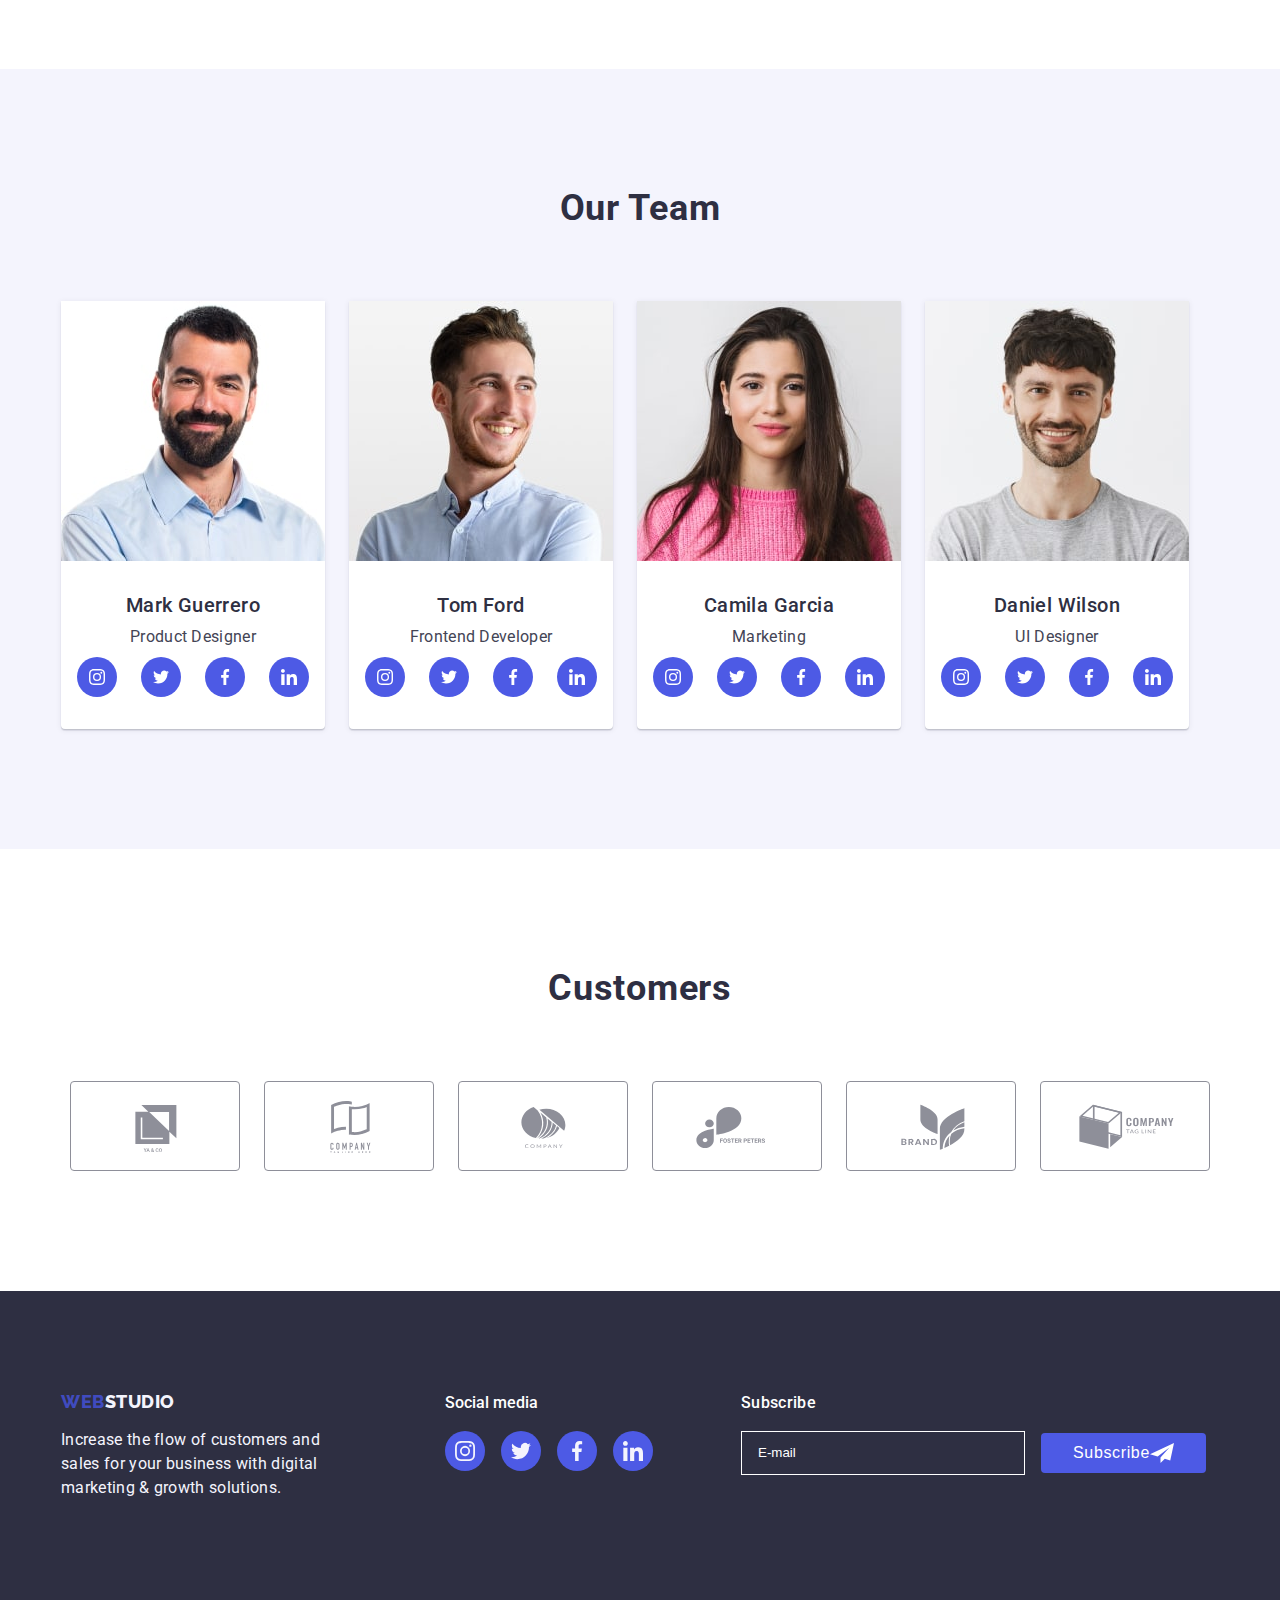
==== commit 2e4f2fd7: "for-checking" ====
--- a/index.html
+++ b/index.html
@@ -426,10 +426,29 @@
             </li>
           </ul>
         </div>
+
+        <div class="online-field">
+          <p class="input-name">Subscribe</p>
+          <form class="online-form">
+            <input
+              type="text"
+              name="online-name"
+              id="online-name"
+              class="online-input"
+              placeholder="E-mail"
+            />
+            <label for="online-name" class="online-label"></label>
+            <button type="submit" class="subscribe-button">
+              Subscribe<svg class="svg-button" width="24" height="24">
+                <use href="./images/icons.svg#icon-paper-plane"></use>
+              </svg>
+            </button>
+          </form>
+        </div>
       </div>
     </footer>
 
-    <div class="backdrop" data-modal>
+    <div class="backdrop is-hidden" data-modal>
       <div class="modal">
         <button type="button" class="modal-close-button" data-modal-close>
           <svg class="close-modal-icon" width="8" height="8">
@@ -441,32 +460,44 @@
         <form class="modal-form">
           <label class="modal-form-field">
             <span class="modal-form-input-desc">Name</span>
-            <input
-              type="text"
-              class="modal-form-input"
-              required
-              pattern="^[a-zA-Z]"
-              minlength="2"
-            />
-            <svg class="modal-form-input-icon" width="18" height="18">
-              <use href="./images/icons.svg#icon-person-input"></use>
-            </svg>
+            <span class="modal-form-input-wrapper">
+              <input
+                type="text"
+                class="modal-form-input"
+                required
+                pattern="^[a-zA-Z]"
+                minlength="2"
+              />
+              <svg class="modal-form-input-icon" width="18" height="24">
+                <use href="./images//icons.svg#icon-person-input"></use>
+              </svg>
+            </span>
           </label>
 
           <label class="modal-form-field">
             <span class="modal-form-input-desc">Phone</span>
-            <input
-              type="tel"
-              name="user-phone"
-              class="modal-form-input"
-              required
-              pattern="[0-9]"
-            />
+            <span class="modal-form-input-wrapper">
+              <input
+                type="tel"
+                name="user-phone"
+                class="modal-form-input"
+                required
+                pattern="[0-9]"
+              />
+              <svg class="modal-form-input-icon" width="18" height="24">
+                <use href="./images//icons.svg#icon-phone-input"></use>
+              </svg>
+            </span>
           </label>
 
           <label class="modal-form-field">
             <span class="modal-form-input-desc">Email</span>
-            <input type="email" name="user-phone" class="modal-form-input" />
+            <span class="modal-form-input-wrapper">
+              <input type="email" name="user-phone" class="modal-form-input" />
+              <svg class="modal-form-input-icon" width="18" height="24">
+                <use href="./images//icons.svg#icon-email-input"></use>
+              </svg>
+            </span>
           </label>
 
           <label class="modal-form-field">
@@ -481,10 +512,10 @@
             id="user-policy"
             type="checkbox"
             name="user-policy"
-            class="modal-form-check"
+            class="modal-form-check visually-hidden"
           />
           <label for="user-policy" class="modal-form-check-desc"
-            >I accept the terms and conditions of the
+            >I accept the terms and conditions of the&nbsp;
             <a href="">Privacy Policy</a></label
           >
           <button type="submit" class="modal-form-submit">Send</button>
--- a/css/styles.css
+++ b/css/styles.css
@@ -506,10 +506,67 @@
   height: 20px;
   background-position: center;
 }
-
 .footer-social-link:hover,
 .footer-social-link:focus {
   background-color: var(--success-color);
+}
+
+.online-field {
+  position: relative;
+  margin-left: 88px;
+}
+.input-name {
+  color: var(--white-background-color);
+  margin-bottom: 16px;
+  font-weight: 500;
+  font-size: 16px;
+  line-height: 1.5;
+  letter-spacing: 0.02em;
+}
+
+.online-form {
+  display: flex;
+  flex-wrap: wrap;
+  justify-content: space-between;
+  align-items: center;
+}
+.online-input {
+  width: 264px;
+  height: 40px;
+  border: none;
+  padding-left: 16px;
+  background-color: transparent;
+  border: 1px solid var(--white-background-color);
+  color: var(--white-background-color);
+}
+.online-input::placeholder {
+  color: var(--white-background-color);
+}
+.subscribe-button {
+  display: flex;
+  width: 165px;
+  height: 40px;
+  background-color: var(--primary-brand-color);
+  margin-left: 16px;
+  border-radius: 4px;
+  padding: 8px 24px;
+  cursor: pointer;
+  font-weight: 500;
+  font-size: 16px;
+  line-height: 1.5;
+  align-items: center;
+  text-align: center;
+  justify-content: center;
+  letter-spacing: 0.04em;
+  border: 0;
+  transition: background-color 250ms cubic-bezier(0.4, 0, 0.2, 1);
+  color: var(--white-background-color);
+  fill: var(--white-background-color);
+}
+
+.subscribe-button:hover,
+.subscribe-button:focus {
+  background-color: var(--pressed-state-color);
 }
 
 .backdrop {
@@ -581,19 +638,34 @@
   fill: var(--white-background-color);
 }
 
+.modal-title {
+  font-weight: 500;
+  font-size: 16px;
+  line-height: 24px;
+  text-align: center;
+  letter-spacing: 0.02em;
+  margin-bottom: 16px;
+}
 .modal-form {
   display: flex;
   flex-direction: column;
 }
 .modal-form-field {
   margin-bottom: 8px;
+  width: 100%;
 }
 .modal-form-input {
   width: 100%;
+  min-height: 40px;
   border: 1px solid rgba(46, 47, 66, 0.4);
   border-radius: 4px;
   padding-left: 38px;
   color: var(--dark-color);
+  transition: border-color 250ms cubic-bezier(0.4, 0, 0.2, 1);
+}
+.modal-form-input:focus {
+  border-color: var(--primary-brand-color);
+  outline: none;
 }
 
 .modal-form-input-desc {
@@ -604,10 +676,103 @@
   margin-bottom: 4px;
   color: var(--subtle-text-color);
 }
+.modal-form-input-wrapper {
+  display: block;
+  position: relative;
+}
 .modal-form-input-icon {
-  fill: tomato;
+  position: absolute;
+  left: 16px;
+  margin-left: 16px;
+  top: 50%;
+  left: 0;
+  transform: translateY(-50%);
+  fill: #2e2f42;
+  margin-top: auto;
+  transition-property: fill;
+  transition-duration: 250ms;
+  transition-timing-function: cubic-bezier(0.4, 0, 0.2, 1);
+}
+.modal-form-input:focus + .modal-form-input-icon {
+  fill: var(--primary-brand-color);
+}
+
+.modal-form-message {
+  font-size: 12px;
+  line-height: 14px;
+  letter-spacing: 0.04em;
+  resize: none;
+  width: 100%;
+  height: 120px;
+  padding: 8px 16px;
+  border: 1px solid rgba(46, 47, 66, 0.4);
+  border-radius: 4px;
+  color: var(--subtle-text-color);
+  transition: border-color 250ms cubic-bezier(0.4, 0, 0.2, 1);
+}
+.modal-form-message:focus {
+  outline: none;
+  border-color: var(--primary-brand-color);
+}
+.modal-form-message::placeholder {
+  font-size: 12px;
+  line-height: 14px;
+  color: rgba(46, 47, 66, 0.4);
+}
+.modal-form-check-desc {
+  display: flex;
+  align-items: center;
+  font-size: 12px;
+  line-height: 14px;
+  letter-spacing: 0.04em;
+  margin-bottom: 24px;
+}
+.modal-form-check-desc::before {
+  display: flex;
   width: 18px;
   height: 18px;
+  border: 1px solid rgba(46, 47, 66, 0.4);
+  border-radius: 2px;
+  content: "";
+  cursor: pointer;
+  margin-right: 8px;
+  background-image: url("../images/none-active-check.svg");
+  background-repeat: no-repeat;
+  background-position: center;
+}
+.modal-form-check:checked + .modal-form-check-desc::before {
+  background-color: var(--pressed-state-color);
+  background-image: url("../images/check-click.svg");
+  background-repeat: no-repeat;
+  background-position: center;
+  border-color: transparent;
+}
+.modal-form-check:focus + .modal-form-check-desc::before {
+}
+
+.modal-form-submit {
+  font-family: "Roboto", sans-serif;
+  font-style: normal;
+  font-weight: 500;
+  font-size: 16px;
+  line-height: 1.5;
+  letter-spacing: 0.04em;
+  min-width: 169px;
+  align-self: center;
+  color: var(--white-background-color);
+  cursor: pointer;
+  background: var(--primary-brand-color);
+  box-shadow: 0px 4px 4px rgba(0, 0, 0, 0.15);
+  border-radius: 4px;
+  padding: 16px 32px;
+  border: transparent;
+  transition-property: background-color;
+  transition-duration: 250ms;
+  transition-timing-function: cubic-bezier(0.4, 0, 0.2, 1);
+}
+.modal-form-submit:hover,
+.modal-form-submit :focus {
+  background-color: var(--pressed-state-color);
 }
 **-------------------------------------------Portfolio-------------------------------------------*/
   .filter-title {
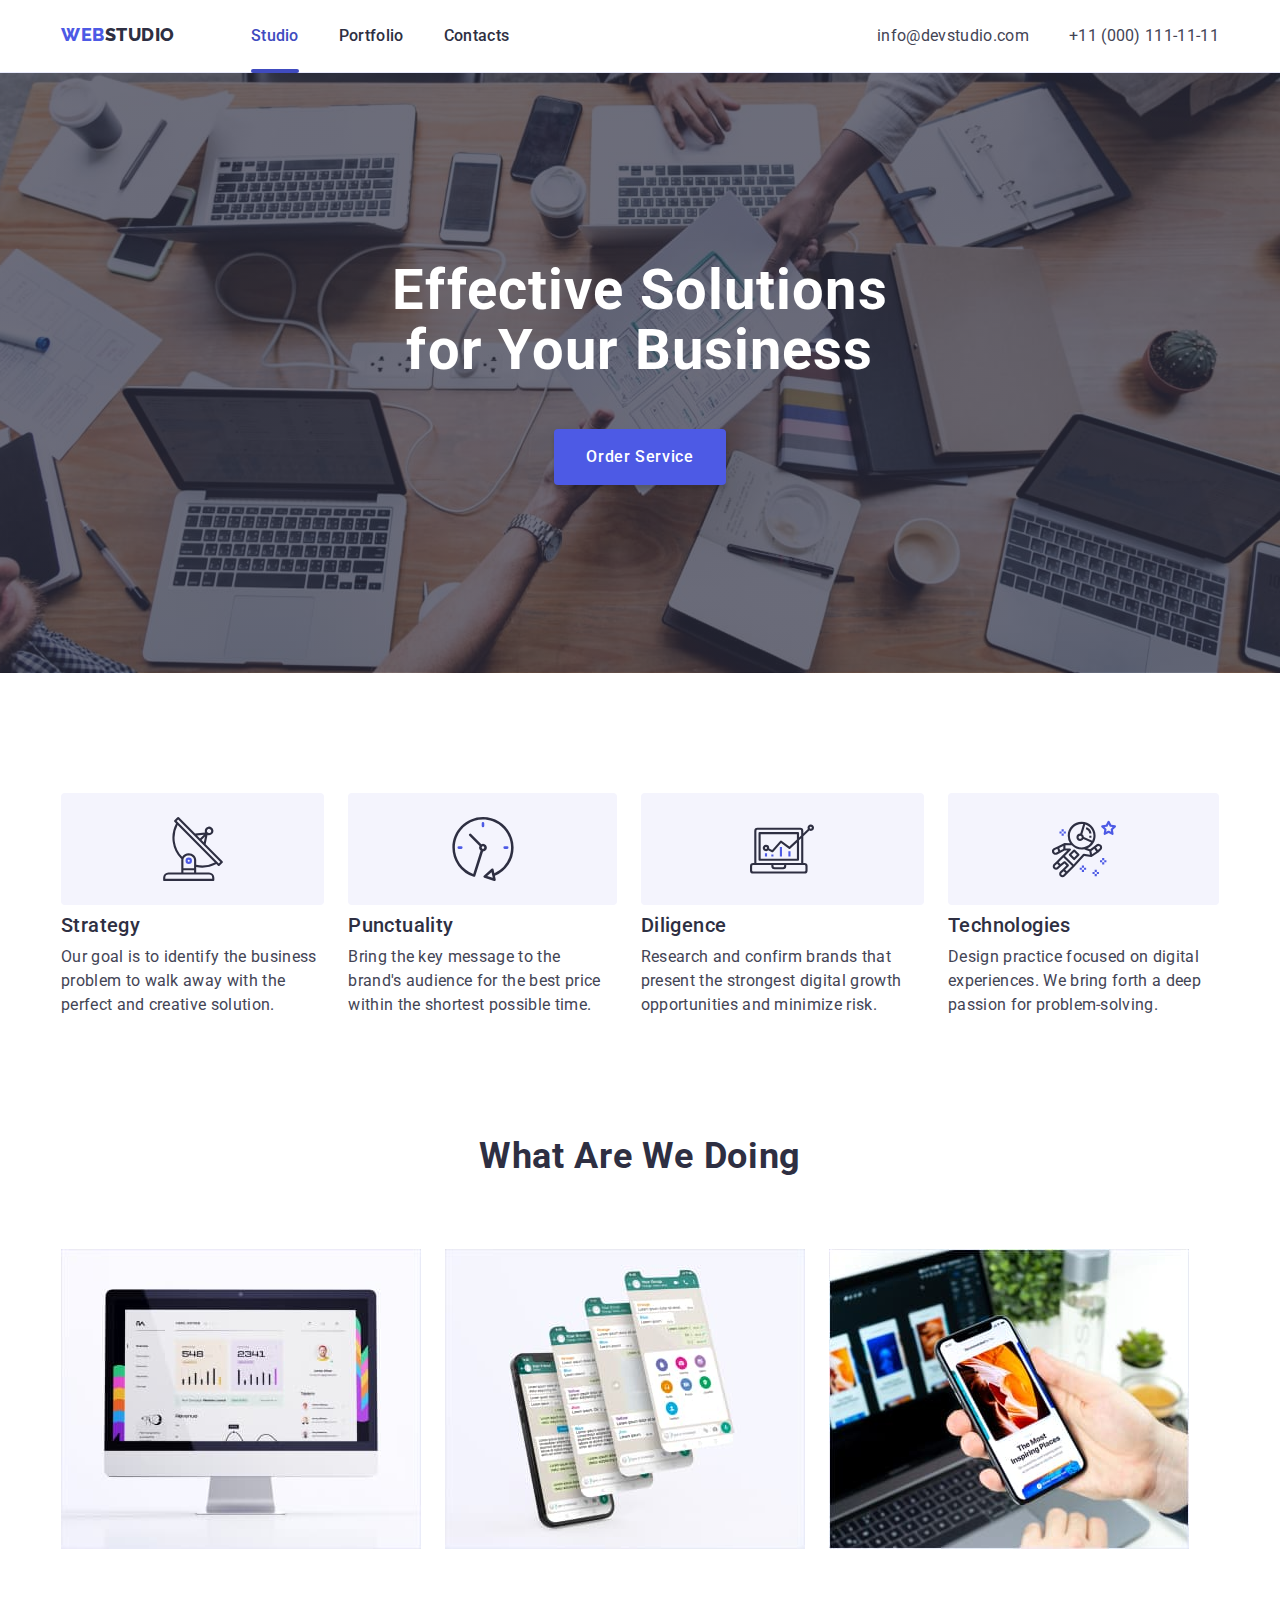
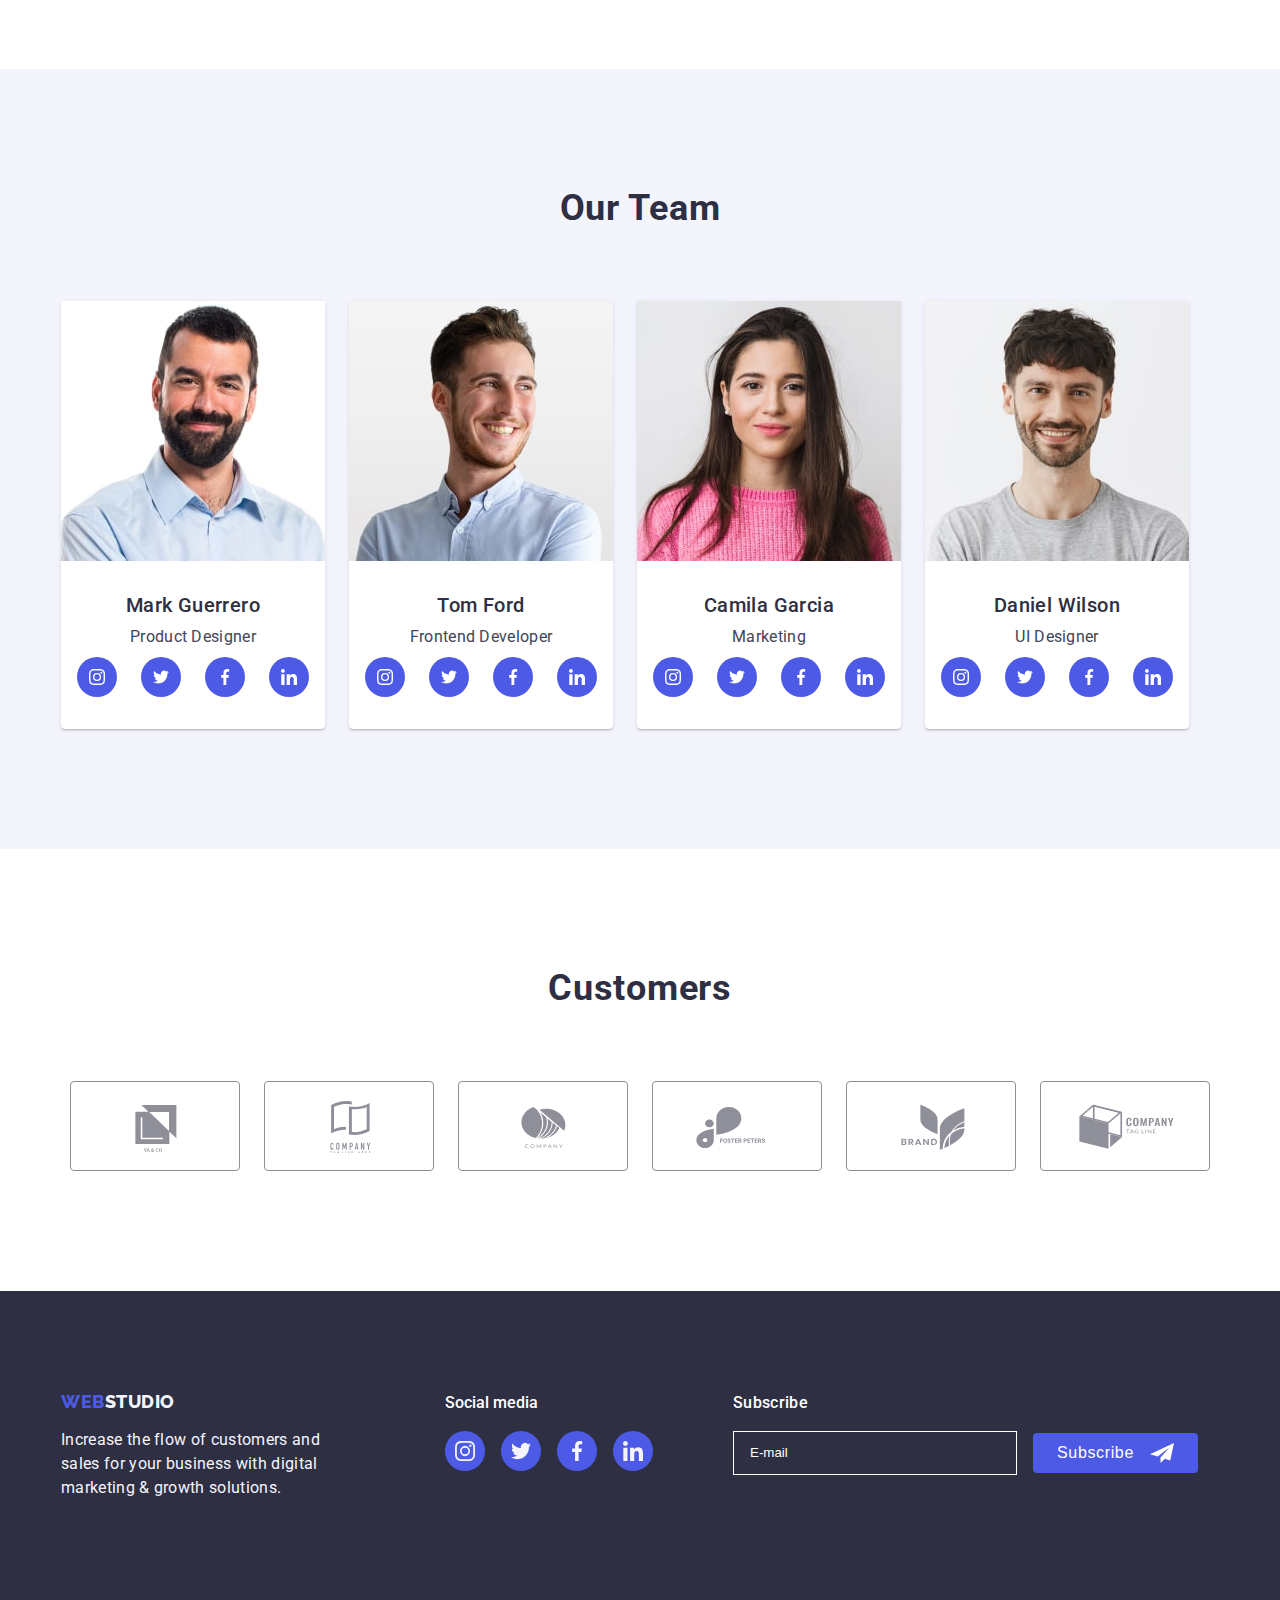
==== commit 83dc7c77: "for-checking-last-edit" ====
--- a/index.html
+++ b/index.html
@@ -427,17 +427,17 @@
           </ul>
         </div>
 
-        <div class="online-field">
+        <div class="footer-input-field">
           <p class="input-name">Subscribe</p>
-          <form class="online-form">
+          <form class="footer-form">
             <input
               type="text"
               name="online-name"
               id="online-name"
-              class="online-input"
+              class="footer-input"
               placeholder="E-mail"
             />
-            <label for="online-name" class="online-label"></label>
+            <label for="online-name" class="footer-input-label"></label>
             <button type="submit" class="subscribe-button">
               Subscribe<svg class="svg-button" width="24" height="24">
                 <use href="./images/icons.svg#icon-paper-plane"></use>
--- a/css/styles.css
+++ b/css/styles.css
@@ -119,7 +119,7 @@
 .logo-link {
   font-family: "Raleway", sans-serif;
   font-style: normal;
-  color: var(--pressed-state-color);
+  color: var(--primary-brand-color);
   font-weight: 800;
   font-size: 18px;
   line-height: 1.17;
@@ -511,9 +511,9 @@
   background-color: var(--success-color);
 }
 
-.online-field {
+.footer-input-field {
   position: relative;
-  margin-left: 88px;
+  margin-left: 80px;
 }
 .input-name {
   color: var(--white-background-color);
@@ -524,13 +524,13 @@
   letter-spacing: 0.02em;
 }
 
-.online-form {
+.footer-form {
   display: flex;
   flex-wrap: wrap;
   justify-content: space-between;
   align-items: center;
 }
-.online-input {
+.footer-input {
   width: 264px;
   height: 40px;
   border: none;
@@ -538,8 +538,9 @@
   background-color: transparent;
   border: 1px solid var(--white-background-color);
   color: var(--white-background-color);
-}
-.online-input::placeholder {
+  outline: none;
+}
+.footer-input::placeholder {
   color: var(--white-background-color);
 }
 .subscribe-button {
@@ -562,6 +563,10 @@
   transition: background-color 250ms cubic-bezier(0.4, 0, 0.2, 1);
   color: var(--white-background-color);
   fill: var(--white-background-color);
+}
+.svg-button {
+  color: var(--white-background-color);
+  margin-left: 16px;
 }
 
 .subscribe-button:hover,
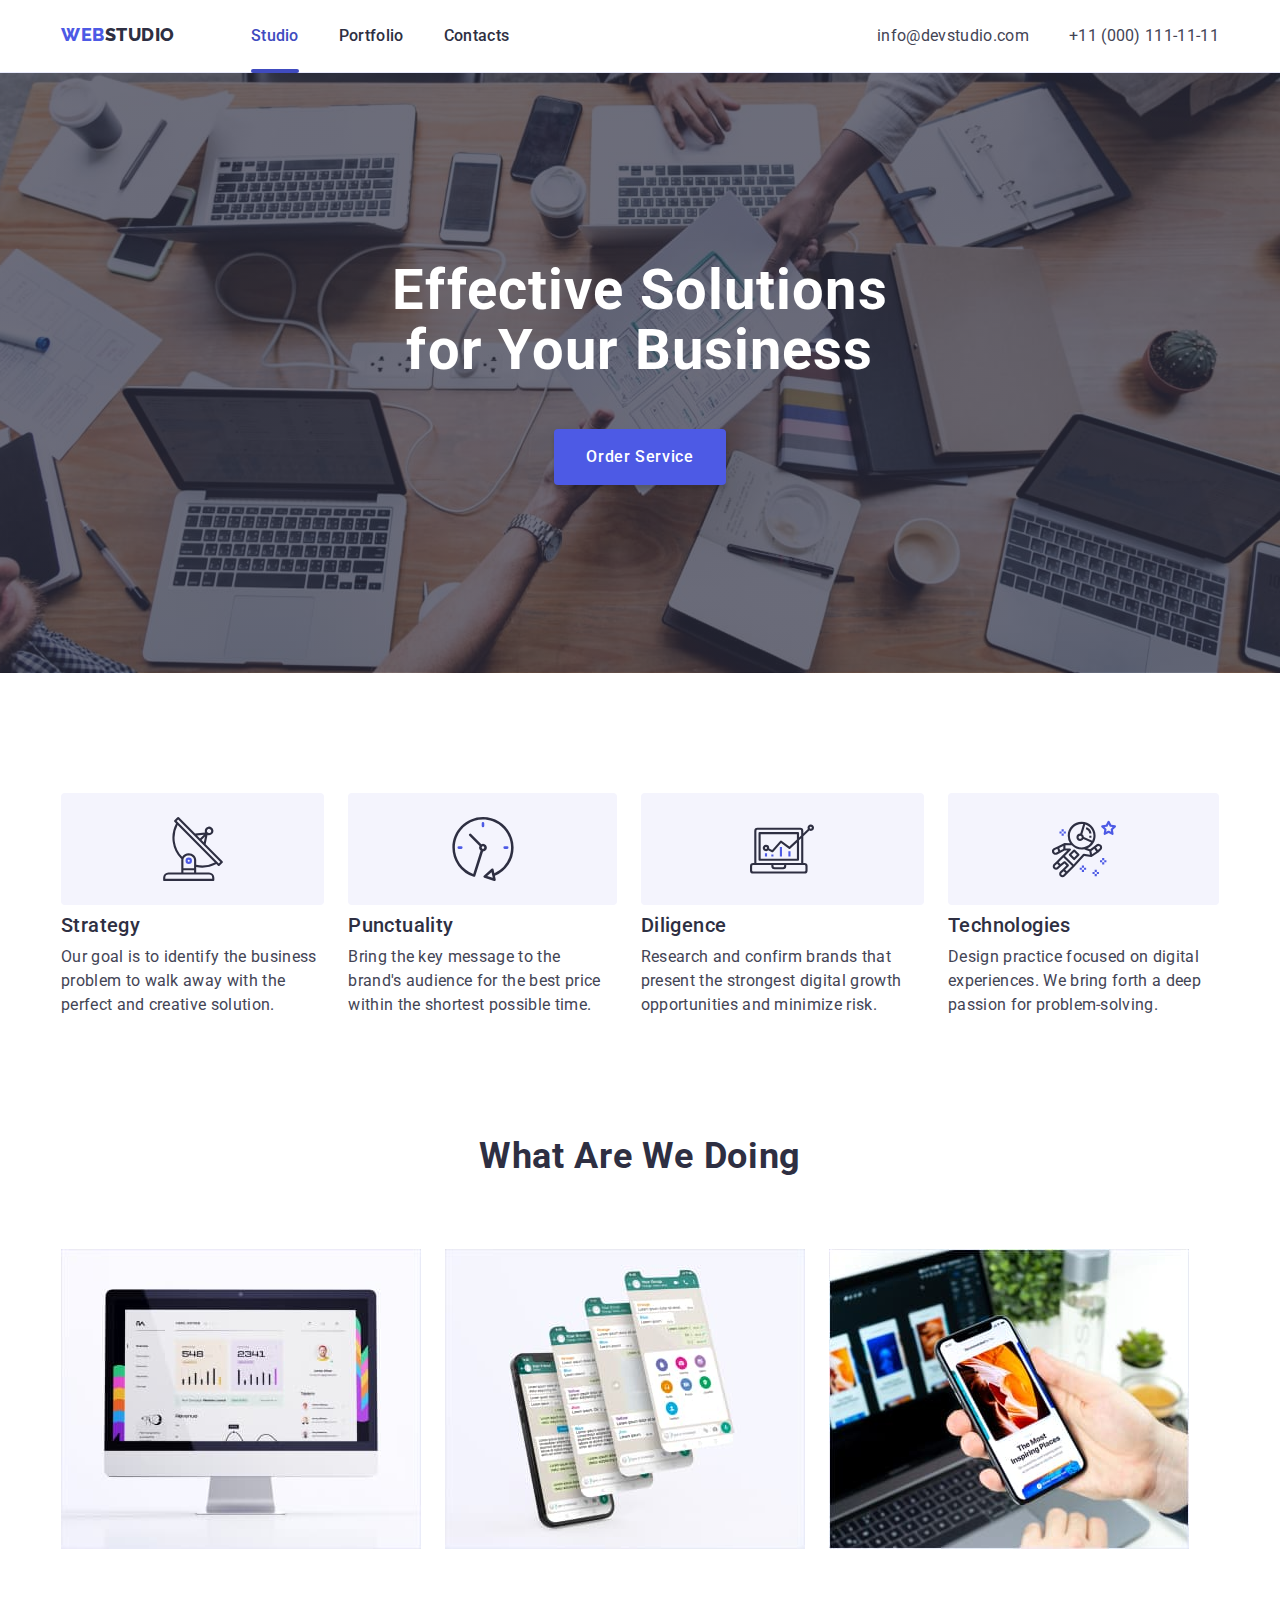
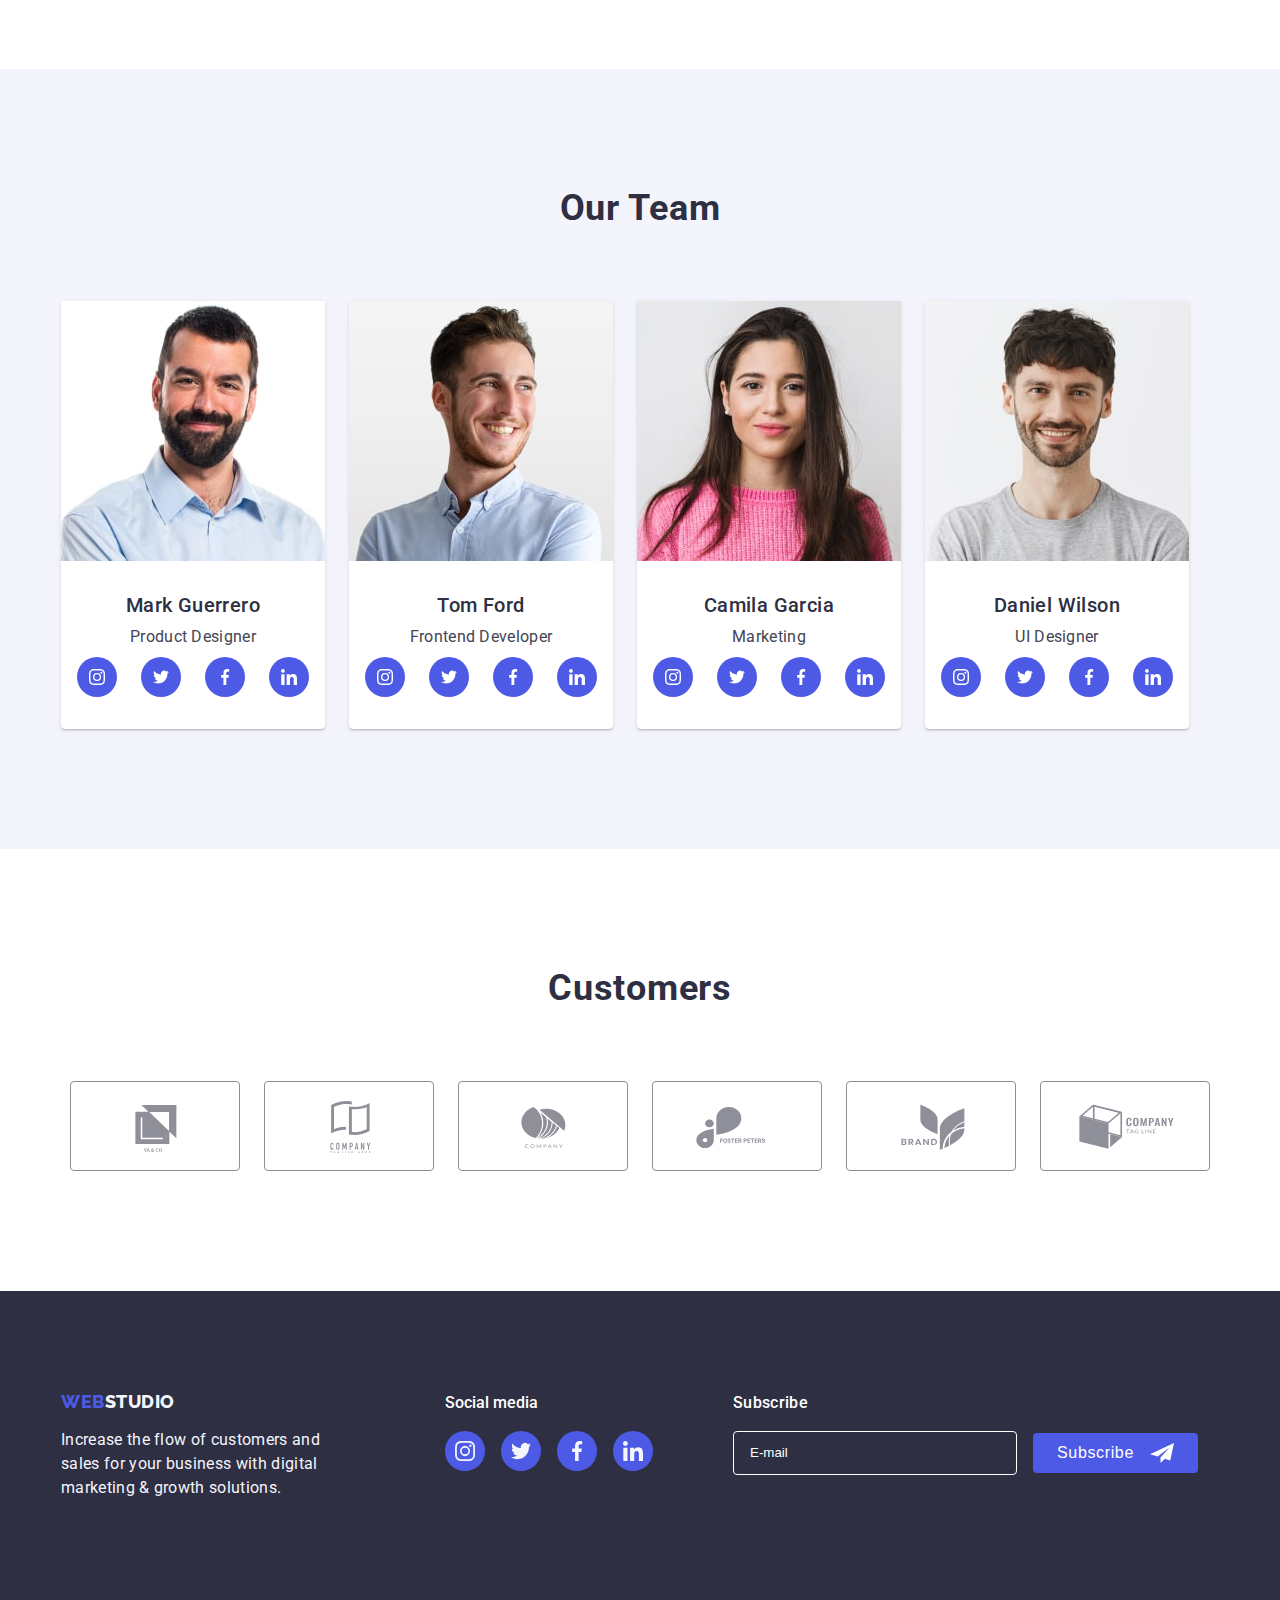
==== commit 8d1fc4a2: "checked-by-mentor-all-edited" ====
--- a/index.html
+++ b/index.html
@@ -500,7 +500,7 @@
             </span>
           </label>
 
-          <label class="modal-form-field">
+          <label class="modal-form-field comment-field">
             <span class="modal-form-input-desc">Comment</span>
             <textarea
               name="user-message"
@@ -516,7 +516,7 @@
           />
           <label for="user-policy" class="modal-form-check-desc"
             >I accept the terms and conditions of the&nbsp;
-            <a href="">Privacy Policy</a></label
+            <a href="" class="policy-link">Privacy Policy</a></label
           >
           <button type="submit" class="modal-form-submit">Send</button>
         </form>
--- a/css/styles.css
+++ b/css/styles.css
@@ -537,6 +537,7 @@
   padding-left: 16px;
   background-color: transparent;
   border: 1px solid var(--white-background-color);
+  border-radius: 4px;
   color: var(--white-background-color);
   outline: none;
 }
@@ -599,7 +600,7 @@
   left: 50%;
   transform: translate(-50%, -50%);
   width: 408px;
-  height: 576px;
+  height: 584px;
   background-color: var(--modal-background-color);
   box-shadow: 0px 1px 1px rgba(0, 0, 0, 0.14), 0px 1px 3px rgba(0, 0, 0, 0.12),
     0px 2px 1px rgba(0, 0, 0, 0.2);
@@ -636,11 +637,11 @@
 .modal-close-button:hover,
 .modal-close-button:focus {
   background-color: var(--pressed-state-color);
+  fill: var(--white-background-color);
 }
 
 .modal-close-button:hover .close-modal-icon,
 .modal-close-button:focus .close-modal-icon {
-  fill: var(--white-background-color);
 }
 
 .modal-title {
@@ -703,6 +704,7 @@
 }
 
 .modal-form-message {
+  display: block;
   font-size: 12px;
   line-height: 14px;
   letter-spacing: 0.04em;
@@ -724,6 +726,10 @@
   line-height: 14px;
   color: rgba(46, 47, 66, 0.4);
 }
+.comment-field {
+  margin-bottom: 16px;
+}
+
 .modal-form-check-desc {
   display: flex;
   align-items: center;
@@ -755,6 +761,10 @@
 .modal-form-check:focus + .modal-form-check-desc::before {
 }
 
+.policy-link {
+  color: var(--primary-brand-color);
+}
+
 .modal-form-submit {
   font-family: "Roboto", sans-serif;
   font-style: normal;
